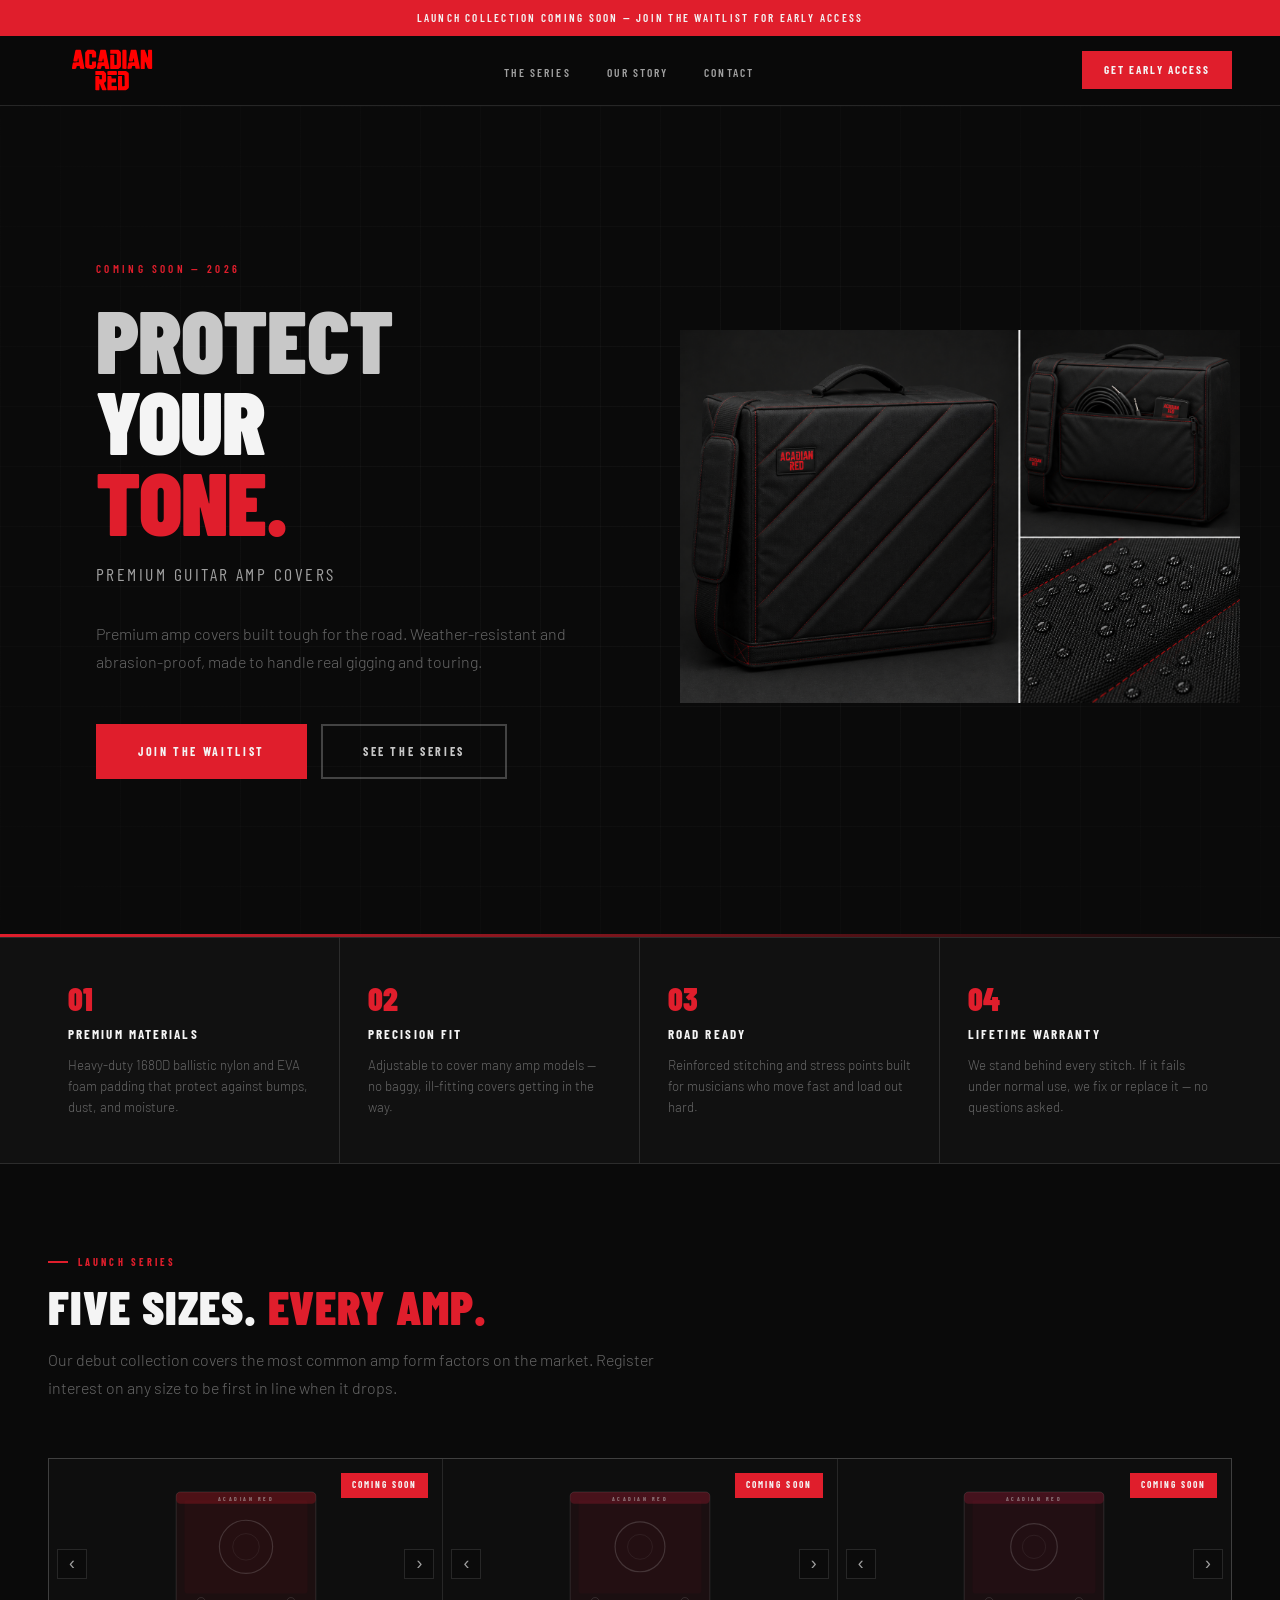
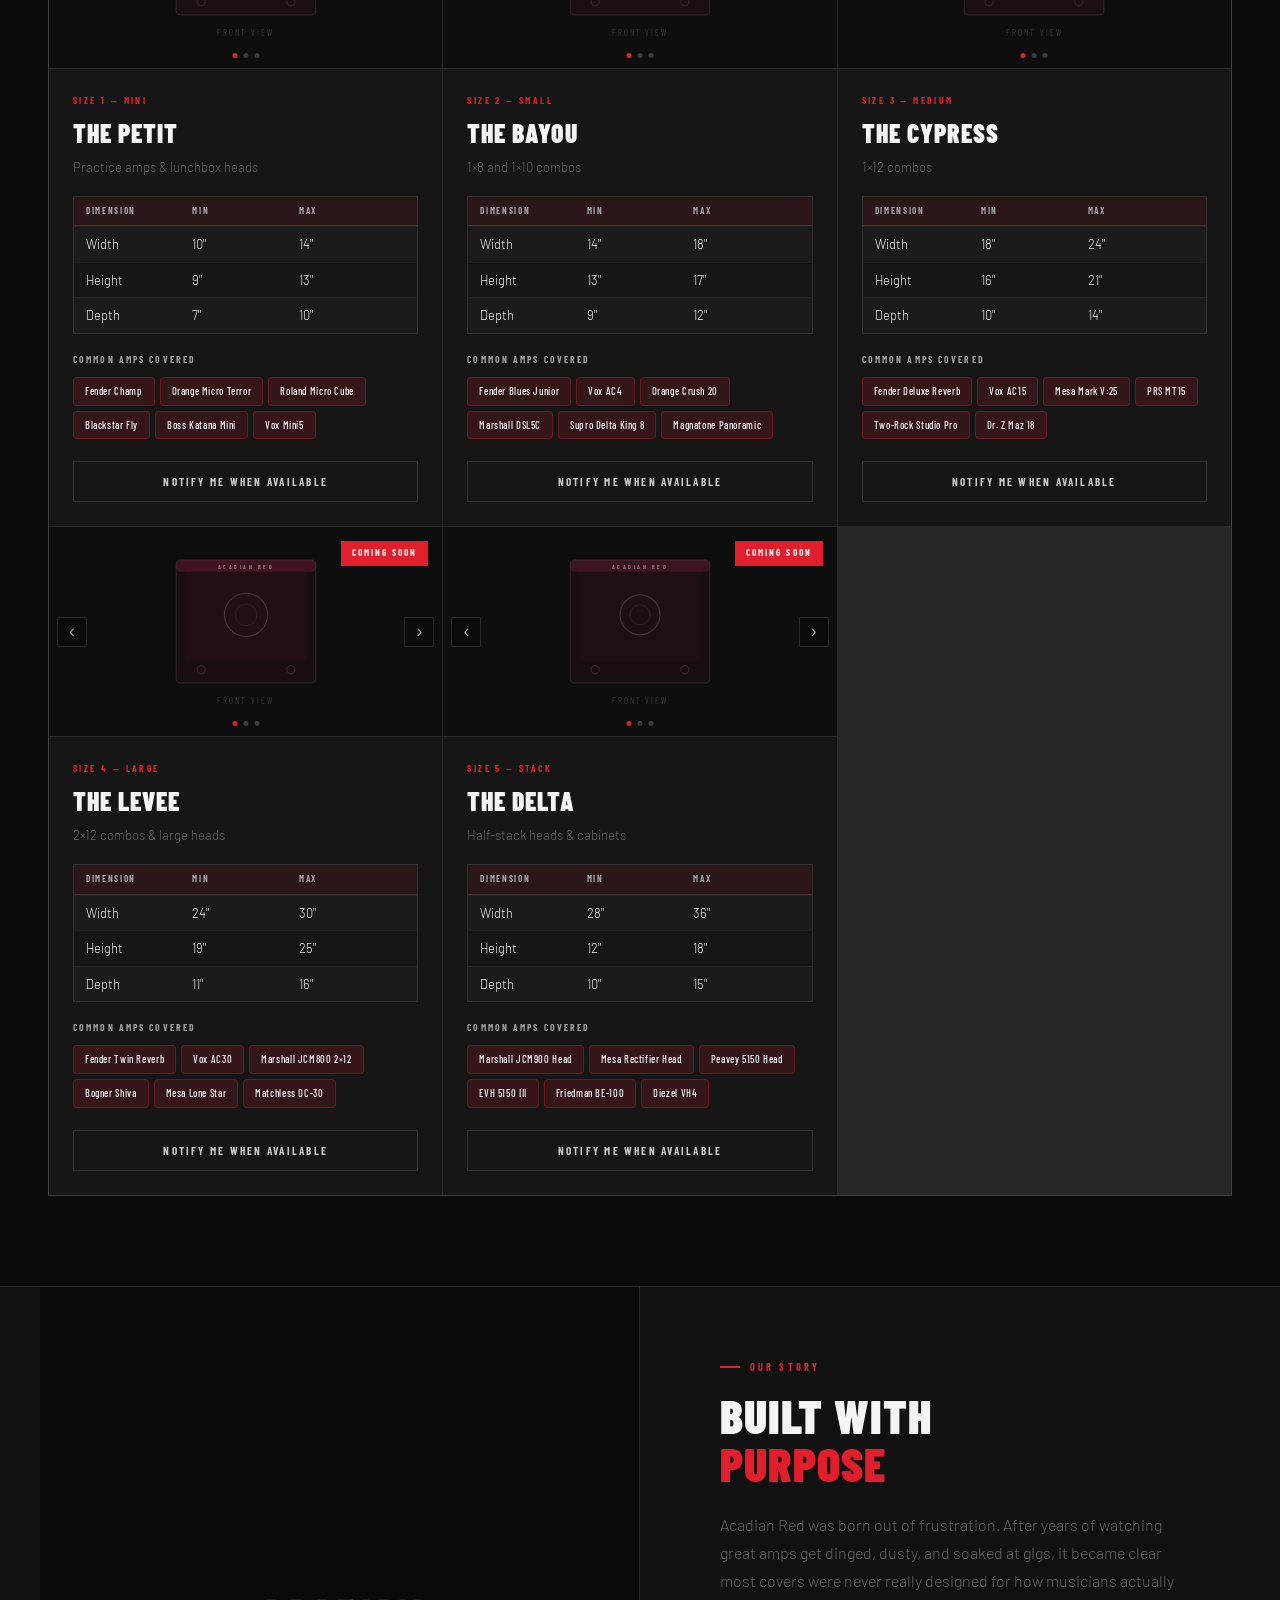
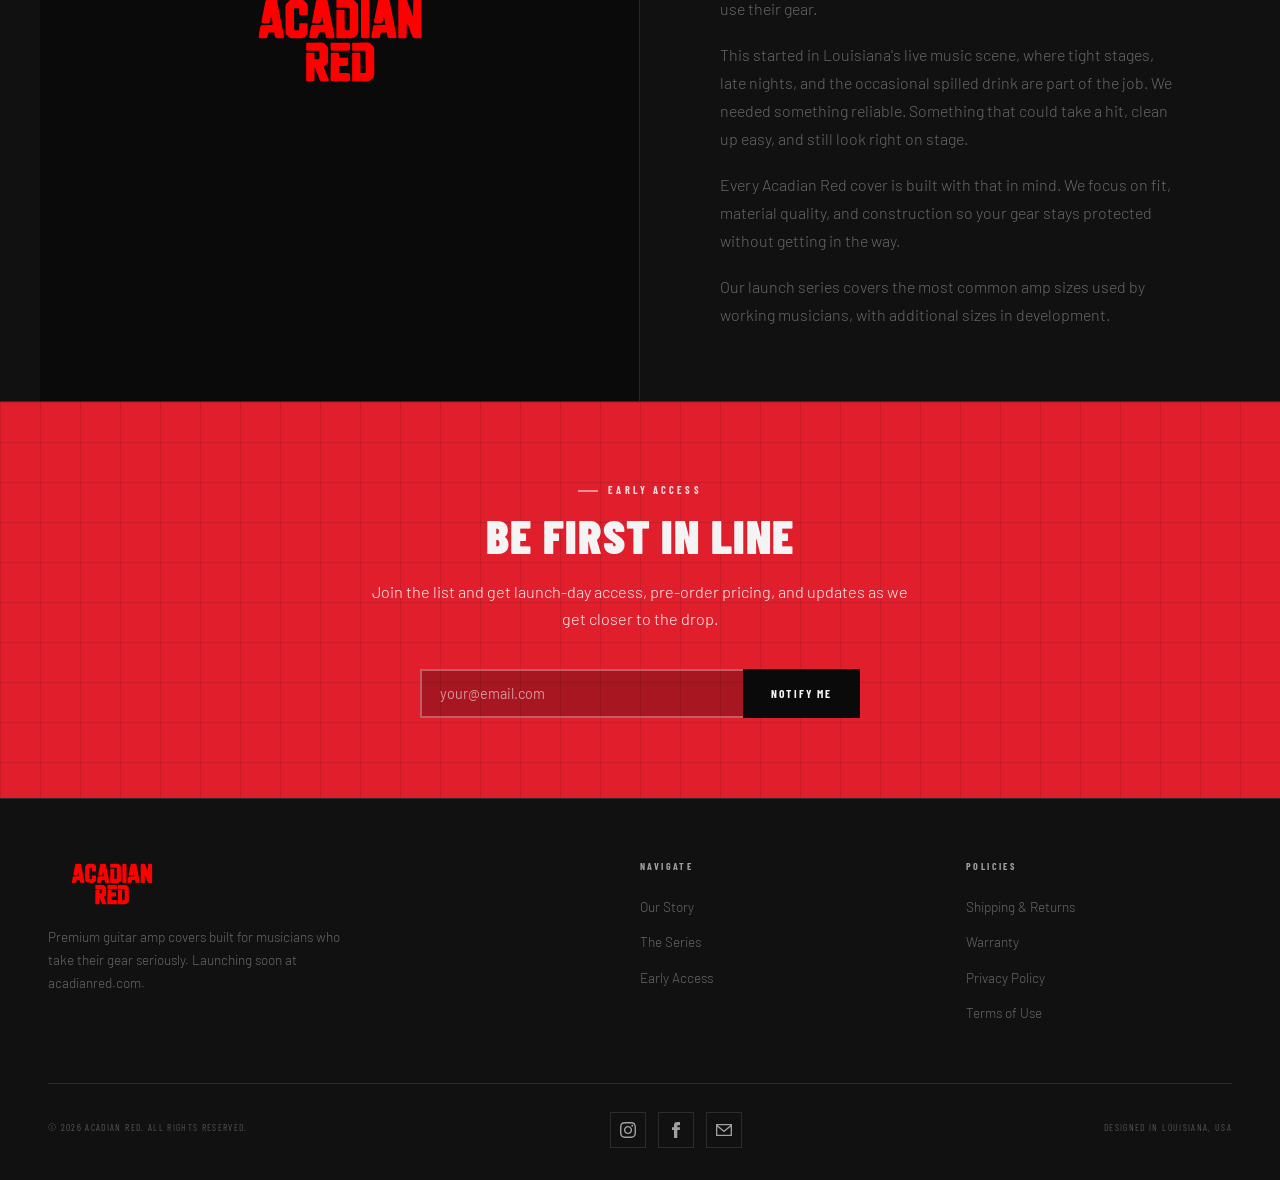
==== index.html @ 60bbfffd "Update email form to use external subscription service" ====
<!DOCTYPE html>
<html lang="en">
<head>
  <meta charset="UTF-8" />
  <meta name="viewport" content="width=device-width, initial-scale=1.0" />
  <title>Acadian Red | Premium Guitar Amp Covers</title>
  <meta name="description" content="Acadian Red — Handcrafted premium guitar amp covers built to protect your tone. Coming soon." />

  <link rel="preconnect" href="https://fonts.googleapis.com" />
  <link rel="preconnect" href="https://fonts.gstatic.com" crossorigin />
  <link href="https://fonts.googleapis.com/css2?family=Barlow+Condensed:wght@300;400;500;600;700;800;900&family=Barlow:wght@300;400;500;600&display=swap" rel="stylesheet" />

  <link rel="stylesheet" href="styles.css" />
</head>
<body>

  <!-- ── ANNOUNCE BAR ───────────────────────────── -->
  <div class="announce">Launch Collection Coming Soon — Join the Waitlist for Early Access</div>

  <!-- ── NAV ───────────────────────────────────── -->
  <nav>
    <a href="#" class="nav-logo">
      <img src="assets/acadianred_redlogo.svg" alt="Acadian Red" class="logo-mark" />
    </a>

    <!-- Desktop links -->
    <ul class="nav-links">
      <li><a href="#products">The Series</a></li>
      <li><a href="#story">Our Story</a></li>
      <li><a href="#notify">Contact</a></li>
    </ul>

    <!-- Desktop CTA -->
    <a href="#notify" class="nav-cta">Get Early Access</a>

    <!-- Hamburger (mobile only) -->
    <button class="nav-hamburger" id="hamburger" aria-label="Open menu" onclick="toggleMenu()">
      <span></span>
      <span></span>
      <span></span>
    </button>
  </nav>

  <!-- Mobile drawer -->
  <div class="mobile-menu" id="mobile-menu">
    <a href="#products" onclick="closeMenu()">The Series</a>
    <a href="#story"    onclick="closeMenu()">Our Story</a>
    <a href="#notify"   onclick="closeMenu()">Contact</a>
    <a href="#notify"   onclick="closeMenu()" class="mobile-cta">Get Early Access</a>
  </div>

  <!-- ── HERO ──────────────────────────────────── -->
  <section class="hero">

    <!-- Left: text -->
    <div class="hero-content">
      <div class="hero-eyebrow">Coming Soon — 2026</div>
      <h1 class="hero-title">
        <span class="silver">PROTECT</span><br>
        YOUR<br>
        <span class="accent">TONE.</span>
      </h1>
      <p class="hero-sub">Premium Guitar Amp Covers</p>
      <p class="hero-desc">Premium amp covers built tough for the road. Weather-resistant and abrasion-proof, made to handle real gigging and touring.</p>
      <div class="hero-actions">
        <a href="#notify"   class="btn-primary">Join the Waitlist</a>
        <a href="#products" class="btn-ghost">See the Series</a>
      </div>
    </div>

    <!-- Right: product render -->
    <div class="hero-visual">
      <div class="hero-render">
        <img src="assets/acadianred_render.png" alt="Acadian Red amp cover" />
      </div>
    </div>

  </section>

  <div class="red-divider"></div>

  <!-- ── FEATURES STRIP ────────────────────────── -->
  <div class="features-strip">
    <div class="features-inner">
      <div class="feature-item">
        <div class="feature-num">01</div>
        <div class="feature-title">Premium Materials</div>
        <p class="feature-desc">Heavy-duty 1680D ballistic nylon and EVA foam padding that protect against bumps, dust, and moisture.</p>
      </div>
      <div class="feature-item">
        <div class="feature-num">02</div>
        <div class="feature-title">Precision Fit</div>
        <p class="feature-desc">Adjustable to cover many amp models — no baggy, ill-fitting covers getting in the way.</p>
      </div>
      <div class="feature-item">
        <div class="feature-num">03</div>
        <div class="feature-title">Road Ready</div>
        <p class="feature-desc">Reinforced stitching and stress points built for musicians who move fast and load out hard.</p>
      </div>
      <div class="feature-item">
        <div class="feature-num">04</div>
        <div class="feature-title">Lifetime Warranty</div>
        <p class="feature-desc">We stand behind every stitch. If it fails under normal use, we fix or replace it — no questions asked.</p>
      </div>
    </div>
  </div>

  <!-- ── PRODUCTS ───────────────────────────────── -->
  <section class="products-section" id="products">
    <div class="products-header fade-up">
      <div class="section-label">Launch Series</div>
      <h2 class="section-title">Five Sizes. <span class="accent">Every Amp.</span></h2>
      <p class="section-body">Our debut collection covers the most common amp form factors on the market. Register interest on any size to be first in line when it drops.</p>
    </div>
    <div class="products-grid" id="products-grid"></div>
  </section>

  <!-- ── OUR STORY ──────────────────────────────── -->
  <div class="story-wrap" id="story">
    <div class="story-section">
      <div class="story-visual">
        <div class="story-logo">
          <img src="assets/acadianred_redlogo.svg" alt="Acadian Red" width="260" />
        </div>
      </div>
      <div class="story-content fade-up">
        <div class="section-label">Our Story</div>
        <h2 class="section-title">Built With<br><span class="accent">Purpose</span></h2>
        <p class="section-body" style="margin-bottom:18px;">Acadian Red was born out of frustration. After years of watching great amps get dinged, dusty, and soaked at gigs, it became clear most covers were never really designed for how musicians actually use their gear.</p>
        <p class="section-body" style="margin-bottom:18px;">This started in Louisiana's live music scene, where tight stages, late nights, and the occasional spilled drink are part of the job. We needed something reliable. Something that could take a hit, clean up easy, and still look right on stage.</p>
        <p class="section-body" style="margin-bottom:18px;">Every Acadian Red cover is built with that in mind. We focus on fit, material quality, and construction so your gear stays protected without getting in the way.</p>
        <p class="section-body">Our launch series covers the most common amp sizes used by working musicians, with additional sizes in development.</p>
      </div>
    </div>
  </div>

  <!-- ── EMAIL CAPTURE ──────────────────────────── -->
  <section class="email-section" id="notify">
    <div class="email-inner">
      <div class="section-label">Early Access</div>
      <h2 class="section-title">Be First In Line</h2>
      <p class="section-body">Join the list and get launch-day access, pre-order pricing, and updates as we get closer to the drop.</p>
      <form
  class="email-form"
  action="https://buttondown.com/api/emails/embed-subscribe/acadianred"
  method="post"
  target="popupwindow"
  onsubmit="window.open('https://buttondown.com/acadianred', 'popupwindow')"
>
  <input
    class="email-input"
    type="email"
    name="email"
    placeholder="your@email.com"
    required
  />

  <button class="email-submit" type="submit">
    Notify Me
  </button>
</form>
      <div id="email-success" style="display:none;margin-top:20px;">
        <p style="color:rgba(255,255,255,0.85);font-family:var(--font-head);font-size:0.78rem;letter-spacing:0.18em;text-transform:uppercase;">✓ &nbsp; You're on the list — we'll be in touch.</p>
      </div>
    </div>
  </section>

  <!-- ── FOOTER ─────────────────────────────────── -->
  <footer>
    <div class="footer-top">
      <div class="footer-brand">
        <a href="#" class="nav-logo">
          <img src="assets/acadianred_redlogo.svg" alt="Acadian Red" class="logo-mark" />
        </a>
        <p>Premium guitar amp covers built for musicians who take their gear seriously. Launching soon at acadianred.com.</p>
      </div>
      <div>
        <div class="footer-col-title">Navigate</div>
        <ul class="footer-links">
          <li><a href="#story">Our Story</a></li>
          <li><a href="#products">The Series</a></li>
          <li><a href="#notify">Early Access</a></li>
        </ul>
      </div>
      <div>
        <div class="footer-col-title">Policies</div>
        <ul class="footer-links">
          <li><a href="#">Shipping &amp; Returns</a></li>
          <li><a href="#">Warranty</a></li>
          <li><a href="#">Privacy Policy</a></li>
          <li><a href="#">Terms of Use</a></li>
        </ul>
      </div>
    </div>
    <div class="footer-bottom">
      <p>© 2026 Acadian Red. All rights reserved.</p>

       <!-- Social Links Start -->
     <div class="social-links">
    <!-- Instagram -->
    <a href="#" class="social-link" aria-label="Instagram">
      <svg viewBox="0 0 24 24">
        <path d="M12 2.163c3.204 0 3.584.012 4.85.07 3.252.148 4.771 1.691 4.919 4.919.058 1.265.069 1.645.069 4.849 0 3.205-.012 3.584-.069 4.849-.149 3.225-1.664 4.771-4.919 4.919-1.266.058-1.644.07-4.85.07-3.204 0-3.584-.012-4.849-.07-3.26-.149-4.771-1.699-4.919-4.92-.058-1.265-.07-1.644-.07-4.849 0-3.204.013-3.583.07-4.849.149-3.227 1.664-4.771 4.919-4.919 1.266-.057 1.645-.069 4.849-.069zm0-2.163c-3.259 0-3.667.014-4.947.072-4.358.2-6.78 2.618-6.98 6.98-.059 1.281-.073 1.689-.073 4.948 0 3.259.014 3.668.072 4.948.2 4.358 2.618 6.78 6.98 6.98 1.281.058 1.689.072 4.948.072 3.259 0 3.668-.014 4.948-.072 4.354-.2 6.782-2.618 6.979-6.98.059-1.28.073-1.689.073-4.948 0-3.259-.014-3.667-.072-4.947-.196-4.354-2.617-6.78-6.979-6.98-1.281-.059-1.69-.073-4.949-.073zm0 5.838c-3.403 0-6.162 2.759-6.162 6.162s2.759 6.163 6.162 6.163 6.162-2.759 6.162-6.163c0-3.403-2.759-6.162-6.162-6.162zm0 10.162c-2.209 0-4-1.79-4-4 0-2.209 1.791-4 4-4s4 1.791 4 4c0 2.21-1.791 4-4 4zm6.406-11.845c-.796 0-1.441.645-1.441 1.44s.645 1.44 1.441 1.44c.795 0 1.439-.645 1.439-1.44s-.644-1.44-1.439-1.44z"/>
      </svg>
    </a>

    <!-- Facebook -->
    <a href="#" class="social-link" aria-label="Facebook">
      <svg viewBox="0 0 24 24">
        <path d="M9 8h-3v4h3v12h5v-12h3.642l.358-4h-4v-1.667c0-.955.192-1.333 1.115-1.333h2.885v-5h-3.808c-3.596 0-5.192 1.583-5.192 4.615v3.385z"/>
      </svg>
    </a>

    <!-- Email -->
    <a href="mailto:contact@yourwebsite.com" class="social-link" aria-label="Email">
      <svg viewBox="0 0 24 24">
        <path d="M0 3v18h24v-18h-24zm21.518 2l-9.518 7.713-9.518-7.713h19.036zm-19.518 14v-11.817l10 8.104 10-8.104v11.817h-20z"/>
      </svg>
    </a>
  </div>
      <!-- Social Links End -->
      
      <p>Designed in Louisiana, USA</p>
    </div>
  </footer>

  <!-- ── NOTIFY MODAL ───────────────────────────── -->
  <div class="modal-overlay" id="modal" onclick="closeModal(event)">
    <div class="modal">
      <button class="modal-close" onclick="closeModalDirect()">×</button>
      <div class="modal-product-name" id="modal-product-name"></div>
      <div class="modal-title">Notify Me</div>
      <div class="modal-sub" id="modal-sub"></div>
      <div class="modal-form" id="modal-form-wrap">
        <input class="modal-input" type="text" placeholder="Your name" id="modal-name" />
        <input class="modal-input" type="email" placeholder="your@email.com" required id="modal-email" />
        <button class="modal-submit" onclick="handleModalSubmit()">Join the Waitlist</button>
      </div>
      <div class="modal-success" id="modal-success">
        <div class="check">✓</div>
        <p>You're on the list for the <strong id="success-product-name"></strong>.<br/>We'll reach out as soon as pre-orders open.</p>
      </div>
    </div>
  </div>

  <!-- ── SCRIPTS ────────────────────────────────── -->
  <script>
    /* ── HAMBURGER ──────────────────────────────── */
    function toggleMenu() {
      const btn  = document.getElementById('hamburger');
      const menu = document.getElementById('mobile-menu');
      btn.classList.toggle('open');
      menu.classList.toggle('open');
    }
    function closeMenu() {
      document.getElementById('hamburger').classList.remove('open');
      document.getElementById('mobile-menu').classList.remove('open');
    }

    /* ── PRODUCT DATA ───────────────────────────── */
    const products = [
      { id:'mini',   sizeBadge:'Size 1 — Mini',   name:'THE PETIT',   tagline:'Practice amps & lunchbox heads',
        chart:[{dim:'Width',min:'10"',max:'14"'},{dim:'Height',min:'9"',max:'13"'},{dim:'Depth',min:'7"',max:'10"'}],
        fits:['Fender Champ','Orange Micro Terror','Roland Micro Cube','Blackstar Fly','Boss Katana Mini','Vox Mini5'] },
      { id:'small',  sizeBadge:'Size 2 — Small',  name:'THE BAYOU',   tagline:'1×8 and 1×10 combos',
        chart:[{dim:'Width',min:'14"',max:'18"'},{dim:'Height',min:'13"',max:'17"'},{dim:'Depth',min:'9"',max:'12"'}],
        fits:['Fender Blues Junior','Vox AC4','Orange Crush 20','Marshall DSL5C','Supro Delta King 8','Magnatone Panoramic'] },
      { id:'medium', sizeBadge:'Size 3 — Medium', name:'THE CYPRESS', tagline:'1×12 combos',
        chart:[{dim:'Width',min:'18"',max:'24"'},{dim:'Height',min:'16"',max:'21"'},{dim:'Depth',min:'10"',max:'14"'}],
        fits:['Fender Deluxe Reverb','Vox AC15','Mesa Mark V:25','PRS MT15','Two-Rock Studio Pro','Dr. Z Maz 18'] },
      { id:'large',  sizeBadge:'Size 4 — Large',  name:'THE LEVEE',   tagline:'2×12 combos & large heads',
        chart:[{dim:'Width',min:'24"',max:'30"'},{dim:'Height',min:'19"',max:'25"'},{dim:'Depth',min:'11"',max:'16"'}],
        fits:['Fender Twin Reverb','Vox AC30','Marshall JCM800 2×12','Bogner Shiva','Mesa Lone Star','Matchless DC-30'] },
      { id:'stack',  sizeBadge:'Size 5 — Stack',  name:'THE DELTA',   tagline:'Half-stack heads & cabinets',
        chart:[{dim:'Width',min:'28"',max:'36"'},{dim:'Height',min:'12"',max:'18"'},{dim:'Depth',min:'10"',max:'15"'}],
        fits:['Marshall JCM900 Head','Mesa Rectifier Head','Peavey 5150 Head','EVH 5150 III','Friedman BE-100','Diezel VH4'] },
    ];

    /* ── SVG PLACEHOLDERS ───────────────────────── */
    function makeSlide(viewIdx, pi) {
      const labels = ['FRONT','SIDE','TOP'];
      const r = `hsl(${355 - pi*4},${76 - pi*3}%,${42 - pi*2}%)`;
      const svgs = [
        `<svg viewBox="0 0 180 160" width="150" height="133" fill="none" xmlns="http://www.w3.org/2000/svg">
          <rect x="6" y="6" width="168" height="148" rx="5" fill="${r}" fill-opacity=".08" stroke="rgba(200,200,200,.18)" stroke-width="1"/>
          <rect x="16" y="16" width="148" height="112" rx="3" fill="${r}" fill-opacity=".05"/>
          <circle cx="90" cy="72" r="${32-pi*2}" fill="none" stroke="rgba(200,200,200,.2)" stroke-width="1.4"/>
          <circle cx="90" cy="72" r="${16-pi}" fill="none" stroke="rgba(200,200,200,.12)" stroke-width=".8"/>
          <circle cx="36" cy="138" r="5" fill="none" stroke="rgba(200,200,200,.2)" stroke-width=".9"/>
          <circle cx="144" cy="138" r="5" fill="none" stroke="rgba(200,200,200,.2)" stroke-width=".9"/>
          <rect x="6" y="6" width="168" height="14" rx="5" fill="${r}" fill-opacity=".3"/>
          <text x="90" y="17" font-family="'Barlow Condensed',sans-serif" font-size="7" fill="rgba(200,200,200,.55)" text-anchor="middle" font-weight="700" letter-spacing="3">ACADIAN RED</text>
        </svg>`,
        `<svg viewBox="0 0 110 160" width="92" height="133" fill="none" xmlns="http://www.w3.org/2000/svg">
          <rect x="6" y="6" width="98" height="148" rx="5" fill="${r}" fill-opacity=".08" stroke="rgba(200,200,200,.18)" stroke-width="1"/>
          <rect x="16" y="20" width="78" height="108" rx="3" fill="${r}" fill-opacity=".05" stroke="rgba(200,200,200,.08)" stroke-width=".5"/>
          <line x1="16" y1="60" x2="94" y2="60" stroke="rgba(200,200,200,.1)" stroke-width=".5"/>
          <line x1="16" y1="100" x2="94" y2="100" stroke="rgba(200,200,200,.1)" stroke-width=".5"/>
          <rect x="6" y="6" width="98" height="14" rx="5" fill="${r}" fill-opacity=".3"/>
          <text x="55" y="85" font-family="'Barlow Condensed',sans-serif" font-size="8" fill="rgba(200,200,200,.3)" text-anchor="middle" font-weight="700" letter-spacing="2">SIDE</text>
        </svg>`,
        `<svg viewBox="0 0 180 110" width="150" height="92" fill="none" xmlns="http://www.w3.org/2000/svg">
          <rect x="6" y="6" width="168" height="98" rx="5" fill="${r}" fill-opacity=".08" stroke="rgba(200,200,200,.18)" stroke-width="1"/>
          <rect x="16" y="16" width="148" height="78" rx="3" fill="${r}" fill-opacity=".05"/>
          <line x1="90" y1="16" x2="90" y2="94" stroke="rgba(200,200,200,.08)" stroke-width=".5"/>
          <line x1="16" y1="55" x2="164" y2="55" stroke="rgba(200,200,200,.08)" stroke-width=".5"/>
          <text x="90" y="59" font-family="'Barlow Condensed',sans-serif" font-size="8" fill="rgba(200,200,200,.3)" text-anchor="middle" font-weight="700" letter-spacing="2">TOP</text>
        </svg>`
      ];
      return `<div style="display:flex;align-items:center;justify-content:center;height:100%;flex-direction:column;gap:6px;">${svgs[viewIdx]}<span style="font-family:'Barlow Condensed',sans-serif;font-size:0.55rem;letter-spacing:0.22em;text-transform:uppercase;color:rgba(200,200,200,.28);">${labels[viewIdx]} VIEW</span></div>`;
    }

    /* ── RENDER CARDS ───────────────────────────── */
    function renderCards() {
      const grid = document.getElementById('products-grid');
      products.forEach((p, pi) => {
        const card = document.createElement('div');
        card.className = 'product-card fade-up';
        card.style.transitionDelay = `${pi * 0.08}s`;
        const slidesHTML = [0,1,2].map(i=>`<div class="carousel-slide ${i===0?'active':''}">${makeSlide(i,pi)}</div>`).join('');
        const dotsHTML   = [0,1,2].map(i=>`<button class="carousel-dot ${i===0?'active':''}" onclick="goSlide('${p.id}',${i})"></button>`).join('');
        const chartHTML  = p.chart.map(r=>`<div class="size-chart-row"><span>${r.dim}</span><span>${r.min}</span><span>${r.max}</span></div>`).join('');
        const fitsHTML   = p.fits.map(f=>`<span class="fits-tag">${f}</span>`).join('');
        card.innerHTML = `
          <div class="card-status">Coming Soon</div>
          <div class="carousel" id="carousel-${p.id}">
            ${slidesHTML}
            <button class="carousel-arrow prev" onclick="shiftSlide('${p.id}',-1)">&#8249;</button>
            <button class="carousel-arrow next" onclick="shiftSlide('${p.id}',1)">&#8250;</button>
            <div class="carousel-controls">${dotsHTML}</div>
          </div>
          <div class="card-body">
            <div class="card-size-badge">${p.sizeBadge}</div>
            <div class="card-name">${p.name}</div>
            <div class="card-tagline">${p.tagline}</div>
            <div class="size-chart">
              <div class="size-chart-head"><span>Dimension</span><span>Min</span><span>Max</span></div>
              ${chartHTML}
            </div>
            <div class="fits-label">Common Amps Covered</div>
            <div class="fits-list">${fitsHTML}</div>
            <button class="card-notify" onclick="openModal('${p.id}','${p.name}','${p.sizeBadge}')">Notify Me When Available</button>
          </div>`;
        grid.appendChild(card);
      });
    }

    /* ── CAROUSEL ───────────────────────────────── */
    const slideState = {};
    products.forEach(p => slideState[p.id] = 0);

    function goSlide(id, idx) {
      const c = document.getElementById(`carousel-${id}`);
      c.querySelectorAll('.carousel-slide')[slideState[id]].classList.remove('active');
      c.querySelectorAll('.carousel-dot')[slideState[id]].classList.remove('active');
      slideState[id] = idx;
      c.querySelectorAll('.carousel-slide')[idx].classList.add('active');
      c.querySelectorAll('.carousel-dot')[idx].classList.add('active');
    }

    function shiftSlide(id, dir) { goSlide(id, (slideState[id]+dir+3)%3); }

    /* ── MODAL ──────────────────────────────────── */
    let currentProduct = '';

    function openModal(id, name, badge) {
      currentProduct = name;
      document.getElementById('modal-product-name').textContent = badge;
      document.getElementById('modal-sub').textContent = `Be the first to know when ${name} is available for pre-order.`;
      document.getElementById('modal-form-wrap').style.display = 'flex';
      document.getElementById('modal-success').style.display = 'none';
      document.getElementById('modal').classList.add('open');
    }

    function closeModal(e) {
      if (e.target.id === 'modal') document.getElementById('modal').classList.remove('open');
    }

    function closeModalDirect() { document.getElementById('modal').classList.remove('open'); }

    function handleModalSubmit() {
      if (!document.getElementById('modal-email').value) return;
      document.getElementById('modal-form-wrap').style.display = 'none';
      document.getElementById('success-product-name').textContent = currentProduct;
      document.getElementById('modal-success').style.display = 'block';
    }

    /* ── EMAIL ──────────────────────────────────── */
    function handleEmailSubmit(e) {
      e.preventDefault();
      document.getElementById('email-success').style.display = 'block';
      document.querySelector('.email-form').style.display = 'none';
    }

    /* ── SCROLL ANIMATIONS ──────────────────────── */
    const obs = new IntersectionObserver(entries => {
      entries.forEach(e => { if (e.isIntersecting) e.target.classList.add('visible'); });
    }, { threshold: 0.08 });

    /* ── INIT ───────────────────────────────────── */
    renderCards();
    document.querySelectorAll('.fade-up').forEach(el => obs.observe(el));
  </script>
</body>
</html>
---- styles.css ----
/* ── TOKENS ─────────────────────────────────────── */
:root {
  --red:        #E01E2C;
  --red-dark:   #B01520;
  --silver:     #C8C8C8;
  --silver-mid: #A0A0A0;
  --silver-line:rgba(200,200,200,0.15);
  --black:      #0A0A0A;
  --black-mid:  #111111;
  --black-card: #161616;
  --black-card2:#1E1E1E;
  --smoke:      #666666;
  --white:      #F4F4F4;
  --font-head: 'Barlow Condensed', sans-serif;
  --font-body: 'Barlow', sans-serif;
}

/* ── RESET ──────────────────────────────────────── */
*, *::before, *::after { box-sizing: border-box; margin: 0; padding: 0; }
html { scroll-behavior: smooth; }
body {
  background: var(--black);
  color: var(--white);
  font-family: var(--font-body);
  font-weight: 300;
  line-height: 1.6;
  overflow-x: hidden;
}

/* ── ANNOUNCE BAR ───────────────────────────────── */
.announce {
  background: var(--red);
  color: var(--white);
  font-family: var(--font-head);
  font-size: 0.7rem;
  font-weight: 600;
  letter-spacing: 0.2em;
  text-transform: uppercase;
  text-align: center;
  padding: 9px 20px;
  /* Fix: ensure it fills 100% width with no overflow */
  width: 100%;
  display: block;
}

/* ── NAV ────────────────────────────────────────── */
nav {
  position: sticky;
  top: 0;
  z-index: 100;
  background: rgba(10,10,10,0.97);
  backdrop-filter: blur(16px);
  border-bottom: 1px solid var(--silver-line);
  display: flex;
  align-items: center;
  justify-content: space-between;
  padding: 0 48px;
  height: 70px;
  /* Fix: prevent nav items from overflowing */
  width: 100%;
  overflow: hidden;
}

.nav-logo {
  display: flex;
  align-items: center;
  gap: 14px;
  text-decoration: none;
  flex-shrink: 0;
}

.logo-mark {
  height: 50px;
  width: auto;
  flex-shrink: 0;
  object-fit: contain;
}

.logo-text {
  font-family: var(--font-head);
  font-size: 1.1rem;
  font-weight: 800;
  letter-spacing: 0.18em;
  text-transform: uppercase;
  color: var(--white);
}

.logo-text span { color: var(--red); }

.nav-links {
  display: flex;
  gap: 36px;
  list-style: none;
}

.nav-links a {
  font-family: var(--font-head);
  font-size: 0.72rem;
  font-weight: 600;
  letter-spacing: 0.18em;
  text-transform: uppercase;
  color: var(--silver-mid);
  text-decoration: none;
  transition: color 0.2s;
}

.nav-links a:hover { color: var(--white); }

.nav-cta {
  font-family: var(--font-head);
  font-size: 0.7rem;
  font-weight: 700;
  letter-spacing: 0.18em;
  text-transform: uppercase;
  color: var(--white);
  background: var(--red);
  padding: 10px 22px;
  text-decoration: none;
  transition: background 0.2s;
  flex-shrink: 0;
  white-space: nowrap;
}

.nav-cta:hover { background: var(--red-dark); }

/* Hamburger — hidden on desktop */
.nav-hamburger {
  display: none;
  flex-direction: column;
  justify-content: center;
  gap: 5px;
  background: none;
  border: none;
  cursor: pointer;
  padding: 6px;
  z-index: 110;
}

.nav-hamburger span {
  display: block;
  width: 24px;
  height: 2px;
  background: var(--white);
  transition: all 0.25s;
  transform-origin: center;
}

/* Hamburger → X when open */
.nav-hamburger.open span:nth-child(1) { transform: translateY(7px) rotate(45deg); }
.nav-hamburger.open span:nth-child(2) { opacity: 0; }
.nav-hamburger.open span:nth-child(3) { transform: translateY(-7px) rotate(-45deg); }

/* Mobile drawer */
.mobile-menu {
  display: none;
  position: fixed;
  top: 70px;
  left: 0;
  right: 0;
  background: rgba(10,10,10,0.98);
  border-bottom: 1px solid var(--silver-line);
  padding: 24px 28px;
  z-index: 99;
  flex-direction: column;
  gap: 0;
}

.mobile-menu.open { display: flex; }

.mobile-menu a {
  font-family: var(--font-head);
  font-size: 1.1rem;
  font-weight: 600;
  letter-spacing: 0.16em;
  text-transform: uppercase;
  color: var(--silver-mid);
  text-decoration: none;
  padding: 14px 0;
  border-bottom: 1px solid var(--silver-line);
  transition: color 0.2s;
}

.mobile-menu a:last-child { border-bottom: none; }
.mobile-menu a:hover { color: var(--white); }
.mobile-menu .mobile-cta {
  margin-top: 16px;
  background: var(--red);
  color: var(--white);
  text-align: center;
  padding: 14px;
  border-bottom: none;
}

/* ── HERO ───────────────────────────────────────── */
.hero {
  position: relative;
  min-height: 92vh;
  display: grid;
  grid-template-columns: 1fr 1fr;
  align-items: center;
  overflow: hidden;
  background: var(--black);
}

.hero::before {
  content: '';
  position: absolute;
  inset: 0;
  background-image:
    linear-gradient(rgba(200,200,200,0.04) 1px, transparent 1px),
    linear-gradient(90deg, rgba(200,200,200,0.04) 1px, transparent 1px);
  background-size: 60px 60px;
  mask-image: radial-gradient(ellipse 80% 80% at 50% 50%, black 30%, transparent 100%);
  pointer-events: none;
}

.hero-content {
  position: relative;
  z-index: 2;
  padding: 80px 60px 80px 96px;
}

.hero-eyebrow {
  font-family: var(--font-head);
  font-size: 0.7rem;
  font-weight: 600;
  letter-spacing: 0.3em;
  text-transform: uppercase;
  color: var(--red);
  margin-bottom: 20px;
  display: flex;
  align-items: center;
  gap: 12px;
}

.hero-title {
  font-family: var(--font-head);
  font-size: clamp(3.8rem, 7vw, 7rem);
  font-weight: 900;
  line-height: 0.9;
  letter-spacing: -0.01em;
  text-transform: uppercase;
  color: var(--white);
  margin-bottom: 20px;
}

.hero-title .accent { color: var(--red); }
.hero-title .silver { color: var(--silver); }

.hero-sub {
  font-family: var(--font-head);
  font-size: 1.1rem;
  font-weight: 400;
  letter-spacing: 0.14em;
  text-transform: uppercase;
  color: var(--silver-mid);
  margin-bottom: 32px;
}

.hero-desc {
  font-size: 1rem;
  color: var(--smoke);
  max-width: 500px;
  margin-bottom: 48px;
  line-height: 1.75;
}

.hero-actions {
  display: flex;
  gap: 14px;
  flex-wrap: wrap;
}

.hero-visual {
  position: relative;
  z-index: 2;
  display: flex;
  justify-content: center;
  align-items: center;
  padding: 40px;
}

.hero-render img {
  width: 100%;
  max-width: 560px;
}

/* ── BUTTONS ────────────────────────────────────── */
.btn-primary, .btn-ghost {
  font-family: var(--font-head);
  font-size: 0.75rem;
  font-weight: 700;
  letter-spacing: 0.22em;
  text-transform: uppercase;
  padding: 16px 40px;
  border: 2px solid;
  cursor: pointer;
  text-decoration: none;
  transition: all 0.2s;
  display: inline-block;
  text-align: center;
}

.btn-primary {
  background: var(--red);
  color: var(--white);
  border-color: var(--red);
}
.btn-primary:hover { background: var(--red-dark); border-color: var(--red-dark); }

.btn-ghost {
  background: transparent;
  color: var(--silver);
  border-color: rgba(200,200,200,0.3);
}
.btn-ghost:hover { border-color: var(--silver); color: var(--white); }

/* ── DIVIDER ────────────────────────────────────── */
.red-divider {
  height: 3px;
  background: linear-gradient(to right, var(--red) 0%, transparent 100%);
}

/* ── FEATURES STRIP ─────────────────────────────── */
.features-strip {
  background: var(--black-mid);
  border-top: 1px solid var(--silver-line);
  border-bottom: 1px solid var(--silver-line);
}

.features-inner {
  max-width: 1200px;
  margin: 0 auto;
  display: grid;
  grid-template-columns: repeat(4, 1fr);
}

.feature-item {
  padding: 44px 28px;
  border-right: 1px solid var(--silver-line);
  display: flex;
  flex-direction: column;
  gap: 10px;
}

.feature-item:last-child { border-right: none; }

.feature-num {
  font-family: var(--font-head);
  font-size: 2rem;
  font-weight: 900;
  color: var(--red);
  line-height: 1;
}

.feature-title {
  font-family: var(--font-head);
  font-size: 0.82rem;
  font-weight: 700;
  letter-spacing: 0.16em;
  text-transform: uppercase;
  color: var(--white);
}

.feature-desc {
  font-size: 0.83rem;
  color: var(--smoke);
  line-height: 1.6;
}

/* ── SECTION SHARED ─────────────────────────────── */
.section-label {
  font-family: var(--font-head);
  font-size: 0.65rem;
  font-weight: 700;
  letter-spacing: 0.3em;
  text-transform: uppercase;
  color: var(--red);
  margin-bottom: 12px;
  display: flex;
  align-items: center;
  gap: 10px;
}

.section-label::before {
  content: '';
  display: block;
  width: 20px;
  height: 2px;
  background: var(--red);
  flex-shrink: 0;
}

.section-title {
  font-family: var(--font-head);
  font-size: clamp(2rem, 4vw, 3rem);
  font-weight: 900;
  line-height: 1.0;
  text-transform: uppercase;
  color: var(--white);
  margin-bottom: 16px;
  letter-spacing: 0.02em;
}

.section-title .accent { color: var(--red); }
.section-title .silver { color: var(--silver); }

.section-body {
  font-size: 1rem;
  color: var(--smoke);
  line-height: 1.75;
  max-width: 620px;
}

/* ── PRODUCTS ───────────────────────────────────── */
.products-section {
  background: var(--black);
  padding: 90px 48px;
}

.products-header {
  max-width: 1200px;
  margin: 0 auto 56px;
}

.products-grid {
  max-width: 1200px;
  margin: 0 auto;
  display: grid;
  grid-template-columns: repeat(auto-fit, minmax(320px, 1fr));
  gap: 1px;
  background: var(--silver-line);
  border: 1px solid var(--silver-line);
}

/* ── PRODUCT CARD ───────────────────────────────── */
.product-card {
  background: var(--black-card);
  position: relative;
  overflow: hidden;
  display: flex;
  flex-direction: column;
  transition: background 0.25s;
}

.product-card:hover { background: var(--black-card2); }

.card-status {
  position: absolute;
  top: 14px; right: 14px;
  font-family: var(--font-head);
  font-size: 0.58rem;
  font-weight: 700;
  letter-spacing: 0.22em;
  text-transform: uppercase;
  background: var(--red);
  color: var(--white);
  padding: 5px 11px;
  z-index: 3;
}

/* ── CAROUSEL ───────────────────────────────────── */
.carousel {
  position: relative;
  height: 210px;
  background: #0E0E0E;
  overflow: hidden;
  border-bottom: 1px solid var(--silver-line);
}

.carousel-slide {
  position: absolute;
  inset: 0;
  display: flex;
  align-items: center;
  justify-content: center;
  opacity: 0;
  transition: opacity 0.45s ease;
}

.carousel-slide.active { opacity: 1; }

.carousel-controls {
  position: absolute;
  bottom: 10px;
  left: 50%;
  transform: translateX(-50%);
  display: flex;
  gap: 6px;
  z-index: 2;
}

.carousel-dot {
  width: 5px; height: 5px;
  border-radius: 50%;
  background: rgba(200,200,200,0.25);
  border: none;
  cursor: pointer;
  padding: 0;
  transition: background 0.2s;
}

.carousel-dot.active { background: var(--red); }

.carousel-arrow {
  position: absolute;
  top: 50%;
  transform: translateY(-50%);
  background: rgba(10,10,10,0.8);
  border: 1px solid var(--silver-line);
  color: var(--silver-mid);
  width: 30px; height: 30px;
  font-size: 1.1rem;
  cursor: pointer;
  display: flex;
  align-items: center;
  justify-content: center;
  transition: all 0.2s;
  z-index: 2;
}

.carousel-arrow:hover { background: var(--red); border-color: var(--red); color: var(--white); }
.carousel-arrow.prev { left: 8px; }
.carousel-arrow.next { right: 8px; }

/* ── CARD BODY ──────────────────────────────────── */
.card-body {
  padding: 24px;
  flex: 1;
  display: flex;
  flex-direction: column;
}

.card-size-badge {
  font-family: var(--font-head);
  font-size: 0.6rem;
  font-weight: 700;
  letter-spacing: 0.25em;
  text-transform: uppercase;
  color: var(--red);
  margin-bottom: 4px;
}

.card-name {
  font-family: var(--font-head);
  font-size: 1.6rem;
  font-weight: 900;
  letter-spacing: 0.04em;
  text-transform: uppercase;
  color: var(--white);
  margin-bottom: 3px;
}

.card-tagline {
  font-size: 0.82rem;
  color: var(--smoke);
  margin-bottom: 18px;
}

/* ── SIZE CHART ─────────────────────────────────── */
.size-chart {
  border: 1px solid var(--silver-line);
  margin-bottom: 18px;
  overflow: hidden;
}

.size-chart-head {
  background: rgba(224,30,44,0.1);
  display: grid;
  grid-template-columns: 1fr 1fr 1fr;
  padding: 7px 12px;
  border-bottom: 1px solid var(--silver-line);
}

.size-chart-head span {
  font-family: var(--font-head);
  font-size: 0.58rem;
  font-weight: 700;
  letter-spacing: 0.18em;
  text-transform: uppercase;
  color: var(--silver-mid);
}

.size-chart-row {
  display: grid;
  grid-template-columns: 1fr 1fr 1fr;
  padding: 7px 12px;
  border-top: 1px solid rgba(200,200,200,0.05);
}

.size-chart-row span { font-size: 0.8rem; color: var(--white); }
.size-chart-row:nth-child(even) { background: rgba(255,255,255,0.02); }

/* ── FITS ───────────────────────────────────────── */
.fits-label {
  font-family: var(--font-head);
  font-size: 0.6rem;
  font-weight: 700;
  letter-spacing: 0.22em;
  text-transform: uppercase;
  color: var(--silver-mid);
  margin-bottom: 10px;
}

.fits-list {
  display: flex;
  flex-wrap: wrap;
  gap: 5px;
  margin-bottom: 22px;
  flex: 1;
}

.fits-tag {
  font-family: var(--font-head);
  font-size: 0.65rem;
  font-weight: 500;
  letter-spacing: 0.06em;
  color: var(--white);
  background: rgba(224, 30, 44, 0.15);
  border: 1px solid rgba(224, 30, 44, 0.3);
  padding: 5px 11px;
  border-radius: 4px;
}

.card-notify {
  width: 100%;
  font-family: var(--font-head);
  font-size: 0.7rem;
  font-weight: 700;
  letter-spacing: 0.2em;
  text-transform: uppercase;
  background: transparent;
  color: var(--silver);
  border: 1px solid var(--silver-line);
  padding: 13px;
  cursor: pointer;
  transition: all 0.22s;
  margin-top: auto;
}

.card-notify:hover { background: var(--red); border-color: var(--red); color: var(--white); }

/* ── STORY ──────────────────────────────────────── */
.story-wrap {
  background: var(--black-mid);
  border-top: 1px solid var(--silver-line);
  border-bottom: 1px solid var(--silver-line);
}

.story-section {
  max-width: 1200px;
  margin: 0 auto;
  display: grid;
  grid-template-columns: 1fr 1fr;
  align-items: stretch;
}

.story-visual {
  background: var(--black);
  border-right: 1px solid var(--silver-line);
  display: flex;
  align-items: center;
  justify-content: center;
  min-height: 400px;
  position: relative;
  overflow: hidden;
}

.story-bg-text {
  position: absolute;
  font-family: var(--font-head);
  font-size: 13rem;
  font-weight: 900;
  color: var(--silver);
  opacity: 0.04;
  line-height: 1;
  letter-spacing: -0.05em;
  pointer-events: none;
}

.story-logo {
  position: relative;
  z-index: 1;
}

.story-content {
  padding: 72px 60px 72px 80px;
}

.story-content .section-label { margin-bottom: 16px; }
.story-content .section-title { margin-bottom: 24px; }

/* ── EMAIL ──────────────────────────────────────── */
.email-section {
  background: var(--red);
  padding: 80px 48px;
  text-align: center;
  position: relative;
  overflow: hidden;
}

.email-section::before {
  content: '';
  position: absolute;
  inset: 0;
  background-image:
    linear-gradient(rgba(0,0,0,0.1) 1px, transparent 1px),
    linear-gradient(90deg, rgba(0,0,0,0.1) 1px, transparent 1px);
  background-size: 40px 40px;
}

.email-inner {
  position: relative;
  z-index: 1;
  max-width: 540px;
  margin: 0 auto;
}

.email-section .section-label { justify-content: center; color: rgba(255,255,255,0.85); }
.email-section .section-label::before { background: rgba(255,255,255,0.5); }
.email-section .section-title { color: var(--white); margin-bottom: 20px; }
.email-section .section-body {
  color: rgba(255,255,255,0.92);
  font-size: 1.02rem;
  line-height: 1.65;
  margin-bottom: 36px;
}

.email-form {
  display: flex;
  max-width: 440px;
  margin: 0 auto;
}

.email-input {
  flex: 1;
  background: rgba(0,0,0,0.25);
  border: 2px solid rgba(255,255,255,0.3);
  border-right: none;
  color: var(--white);
  font-family: var(--font-body);
  font-size: 0.9rem;
  padding: 14px 18px;
  outline: none;
}

.email-input::placeholder { color: rgba(255,255,255,0.55); }

.email-submit {
  font-family: var(--font-head);
  font-size: 0.72rem;
  font-weight: 700;
  letter-spacing: 0.18em;
  text-transform: uppercase;
  background: var(--black);
  color: var(--white);
  border: 2px solid var(--black);
  padding: 14px 26px;
  cursor: pointer;
  transition: all 0.2s;
  white-space: nowrap;
}

.email-submit:hover { background: #222; }

/* ── FOOTER ─────────────────────────────────────── */
footer {
  background: var(--black-mid);
  padding: 60px 48px 32px;
  border-top: 1px solid var(--silver-line);
}

.footer-top {
  display: grid;
  grid-template-columns: 2fr 1fr 1fr;
  gap: 60px;
  max-width: 1200px;
  margin: 0 auto 48px;
}

.footer-brand {
  display: flex;
  flex-direction: column;
  gap: 16px;
}

.footer-brand .nav-logo {
  display: inline-flex;
}

.footer-brand p {
  font-size: 0.85rem;
  color: var(--smoke);
  line-height: 1.7;
  max-width: 300px;
  /* Fix: left-align text under logo */
  text-align: left;
}

.footer-col-title {
  font-family: var(--font-head);
  font-size: 0.62rem;
  font-weight: 700;
  letter-spacing: 0.24em;
  text-transform: uppercase;
  color: var(--silver-mid);
  margin-bottom: 18px;
}

.footer-links { list-style: none; }
.footer-links li { margin-bottom: 10px; }
.footer-links a { font-size: 0.85rem; color: var(--smoke); text-decoration: none; transition: color 0.2s; }
.footer-links a:hover { color: var(--white); }

.footer-bottom {
  max-width: 1200px;
  margin: 0 auto;
  border-top: 1px solid var(--silver-line);
  padding-top: 24px;
  display: flex;
  justify-content: space-between;
  align-items: center;
}

.footer-bottom p {
  font-family: var(--font-head);
  font-size: 0.6rem;
  letter-spacing: 0.14em;
  text-transform: uppercase;
  color: var(--smoke);
}

/* ── MODAL ──────────────────────────────────────── */
.modal-overlay {
  display: none;
  position: fixed;
  inset: 0;
  background: rgba(0,0,0,0.88);
  z-index: 200;
  align-items: center;
  justify-content: center;
}

.modal-overlay.open { display: flex; }

.modal {
  background: var(--black-card2);
  border: 1px solid var(--silver-line);
  border-top: 3px solid var(--red);
  padding: 48px;
  max-width: 460px;
  width: 90%;
  position: relative;
}

.modal-close {
  position: absolute;
  top: 14px; right: 16px;
  background: none;
  border: none;
  color: var(--smoke);
  font-size: 1.5rem;
  cursor: pointer;
  line-height: 1;
}

.modal-close:hover { color: var(--white); }

.modal-product-name {
  font-family: var(--font-head);
  font-size: 0.62rem;
  font-weight: 700;
  letter-spacing: 0.24em;
  text-transform: uppercase;
  color: var(--red);
  margin-bottom: 6px;
}

.modal-title {
  font-family: var(--font-head);
  font-size: 1.8rem;
  font-weight: 900;
  letter-spacing: 0.04em;
  text-transform: uppercase;
  color: var(--white);
  margin-bottom: 6px;
}

.modal-sub {
  font-size: 0.88rem;
  color: var(--smoke);
  margin-bottom: 28px;
  line-height: 1.6;
}

.modal-form { display: flex; flex-direction: column; gap: 10px; }

.modal-input {
  background: rgba(255,255,255,0.04);
  border: 1px solid var(--silver-line);
  color: var(--white);
  font-family: var(--font-body);
  font-size: 0.9rem;
  padding: 13px 16px;
  outline: none;
  transition: border-color 0.2s;
}

.modal-input:focus { border-color: rgba(200,200,200,0.4); }
.modal-input::placeholder { color: var(--smoke); }

.modal-submit {
  font-family: var(--font-head);
  font-size: 0.72rem;
  font-weight: 700;
  letter-spacing: 0.2em;
  text-transform: uppercase;
  background: var(--red);
  color: var(--white);
  border: none;
  padding: 15px;
  cursor: pointer;
  transition: background 0.2s;
  margin-top: 4px;
}

.modal-submit:hover { background: var(--red-dark); }

.modal-success {
  display: none;
  text-align: center;
  padding: 24px 0;
}

.modal-success .check {
  font-family: var(--font-head);
  font-size: 3rem;
  font-weight: 900;
  color: var(--red);
  margin-bottom: 12px;
}

.modal-success p { color: var(--silver-mid); font-size: 0.9rem; line-height: 1.6; }

/* ── ANIMATIONS ─────────────────────────────────── */
.fade-up {
  opacity: 0;
  transform: translateY(28px);
  transition: opacity 0.65s ease, transform 0.65s ease;
}

.fade-up.visible { opacity: 1; transform: none; }


/* ═══════════════════════════════════════════════════
   RESPONSIVE — TABLET  ≤ 960px
   ═══════════════════════════════════════════════════ */
@media (max-width: 960px) {

  /* Nav */
  nav { padding: 0 20px; }
  .nav-links { display: none; }          /* hide desktop links */
  .nav-cta   { display: none; }          /* hide desktop CTA — replaced by mobile menu */
  .nav-hamburger { display: flex; }       /* show hamburger */

  /* Hero: stack vertically, image first on mobile */
  .hero {
    grid-template-columns: 1fr;
    grid-template-rows: auto auto;
    min-height: unset;
    padding: 0;
  }

  /* Render goes ABOVE the text on mobile */
  .hero-visual {
    order: -1;
    padding: 40px 24px 24px;
    justify-content: center;
  }

  .hero-render img {
    width: min(380px, 88vw);
  }

  .hero-content {
    padding: 16px 24px 60px;
    text-align: center;
  }

  /* Center logo/eyebrow on mobile */
  .hero-eyebrow { justify-content: center; }

  /* Buttons: equal width, stacked */
  .hero-actions {
    flex-direction: column;
    align-items: stretch;
    gap: 12px;
    width: 100%;
    max-width: 320px;
    margin: 0 auto;
  }

  .btn-primary,
  .btn-ghost {
    width: 100%;
    text-align: center;
    padding: 16px 20px;
  }

  /* Features */
  .features-inner { grid-template-columns: 1fr 1fr; }
  .feature-item { border-bottom: 1px solid var(--silver-line); }

  /* Products */
  .products-section { padding: 70px 20px; }

  /* Story */
  .story-section { grid-template-columns: 1fr; }
  .story-visual {
    min-height: 240px;
    border-right: none;
    border-bottom: 1px solid var(--silver-line);
  }
  .story-content { padding: 48px 28px; }

  /* Footer */
  .footer-top { grid-template-columns: 1fr; gap: 32px; }
  .footer-brand { align-items: flex-start; }
  footer { padding: 48px 24px 28px; }

  /* Email form */
  .email-form { flex-direction: column; max-width: 100%; }
  .email-input {
    border-right: 2px solid rgba(255,255,255,0.3);
    border-bottom: none;
  }
  .email-submit { border-top: 2px solid var(--black); }
}


/* ═══════════════════════════════════════════════════
   RESPONSIVE — MOBILE  ≤ 600px
   ═══════════════════════════════════════════════════ */
@media (max-width: 600px) {
  .features-inner { grid-template-columns: 1fr; }
  .products-grid  { grid-template-columns: 1fr; }
  .footer-bottom  { flex-direction: column; gap: 8px; text-align: center; }

  /* Announce bar — ensure no overflow */
  .announce {
    font-size: 0.62rem;
    letter-spacing: 0.12em;
    padding: 9px 12px;
  }
}

/* ── SOCIAL ICONS ───────────────────────────────── */
.social-links {
  display: flex;
  gap: 12px;
  margin-top: 4px;
}
 
.social-link {
  display: flex;
  align-items: center;
  justify-content: center;
  width: 36px;
  height: 36px;
  border: 1px solid var(--silver-line);
  background: transparent;
  transition: all 0.22s;
  flex-shrink: 0;
}
 
.social-link svg {
  width: 16px;
  height: 16px;
  fill: var(--silver-mid);
  transition: fill 0.22s;
}
 
.social-link:hover {
  border-color: var(--red);
  background: var(--red);
}
 
.social-link:hover svg {
  fill: var(--white);
}
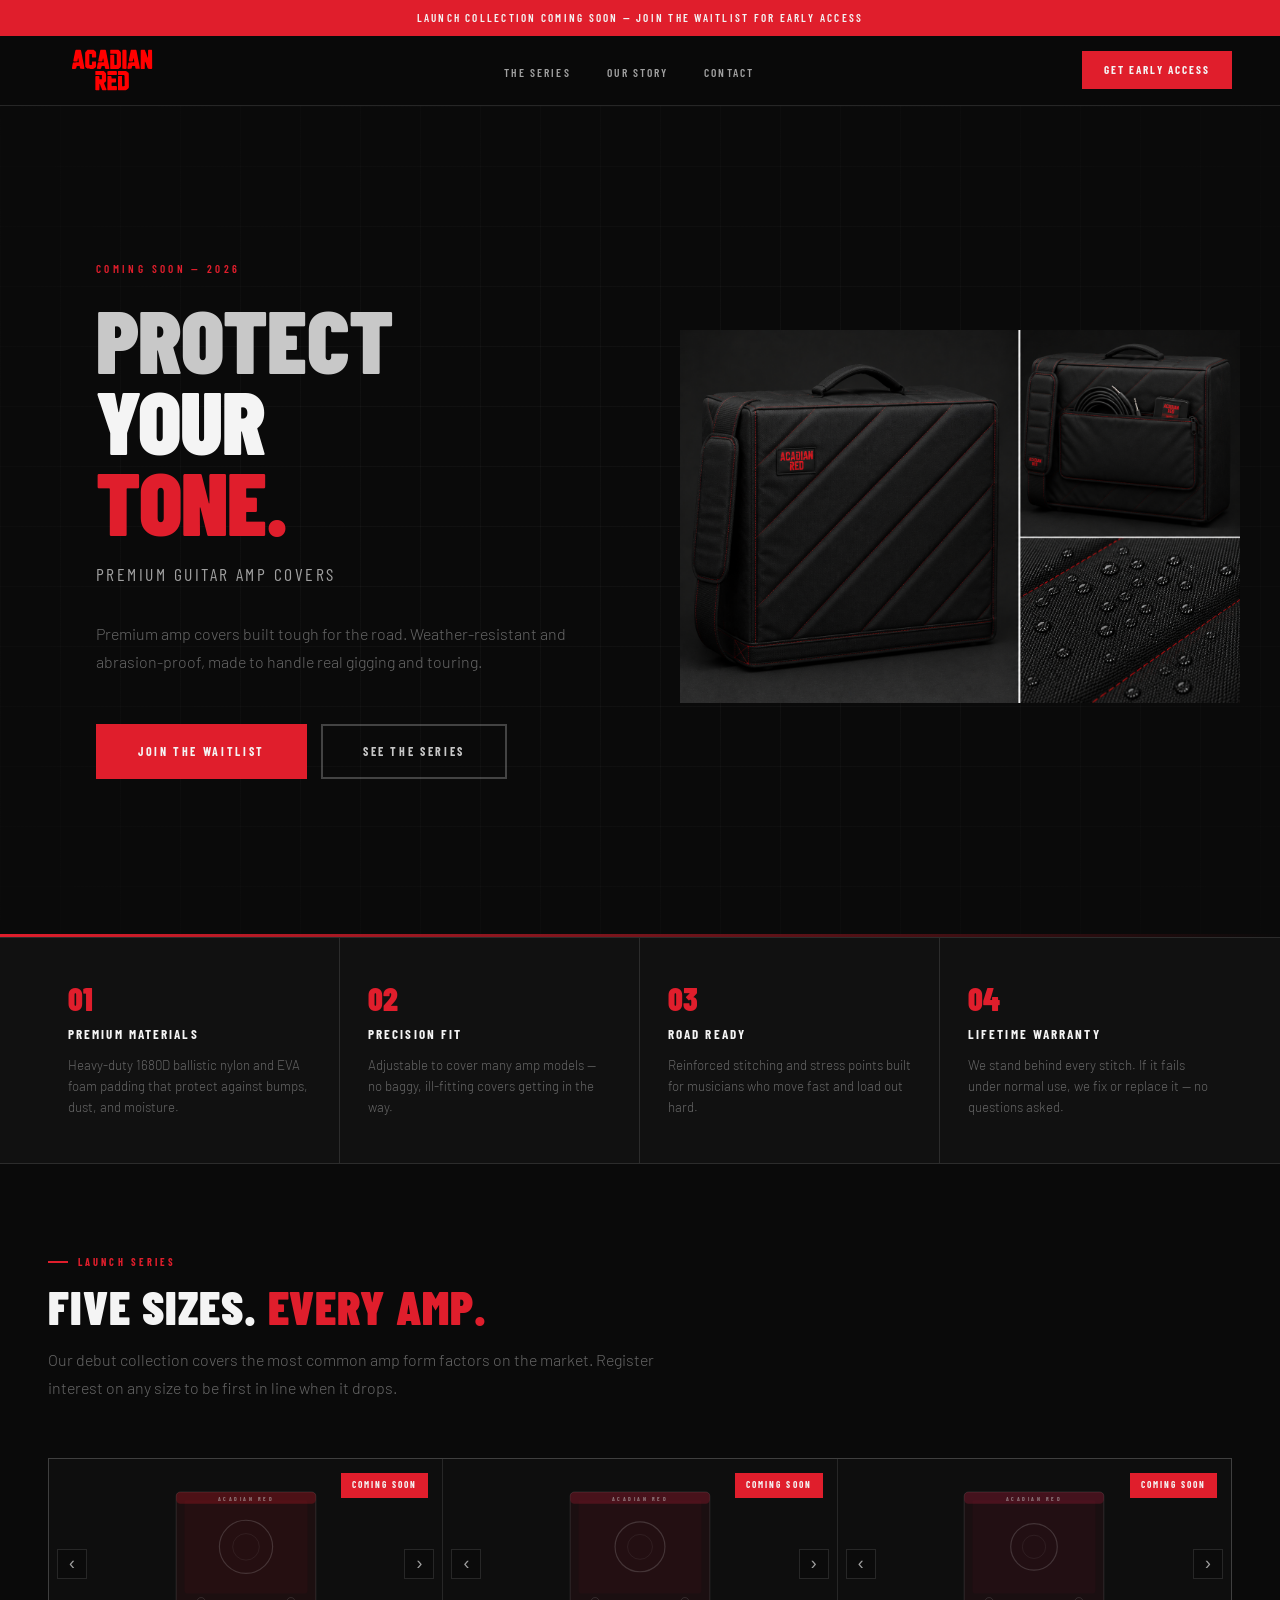
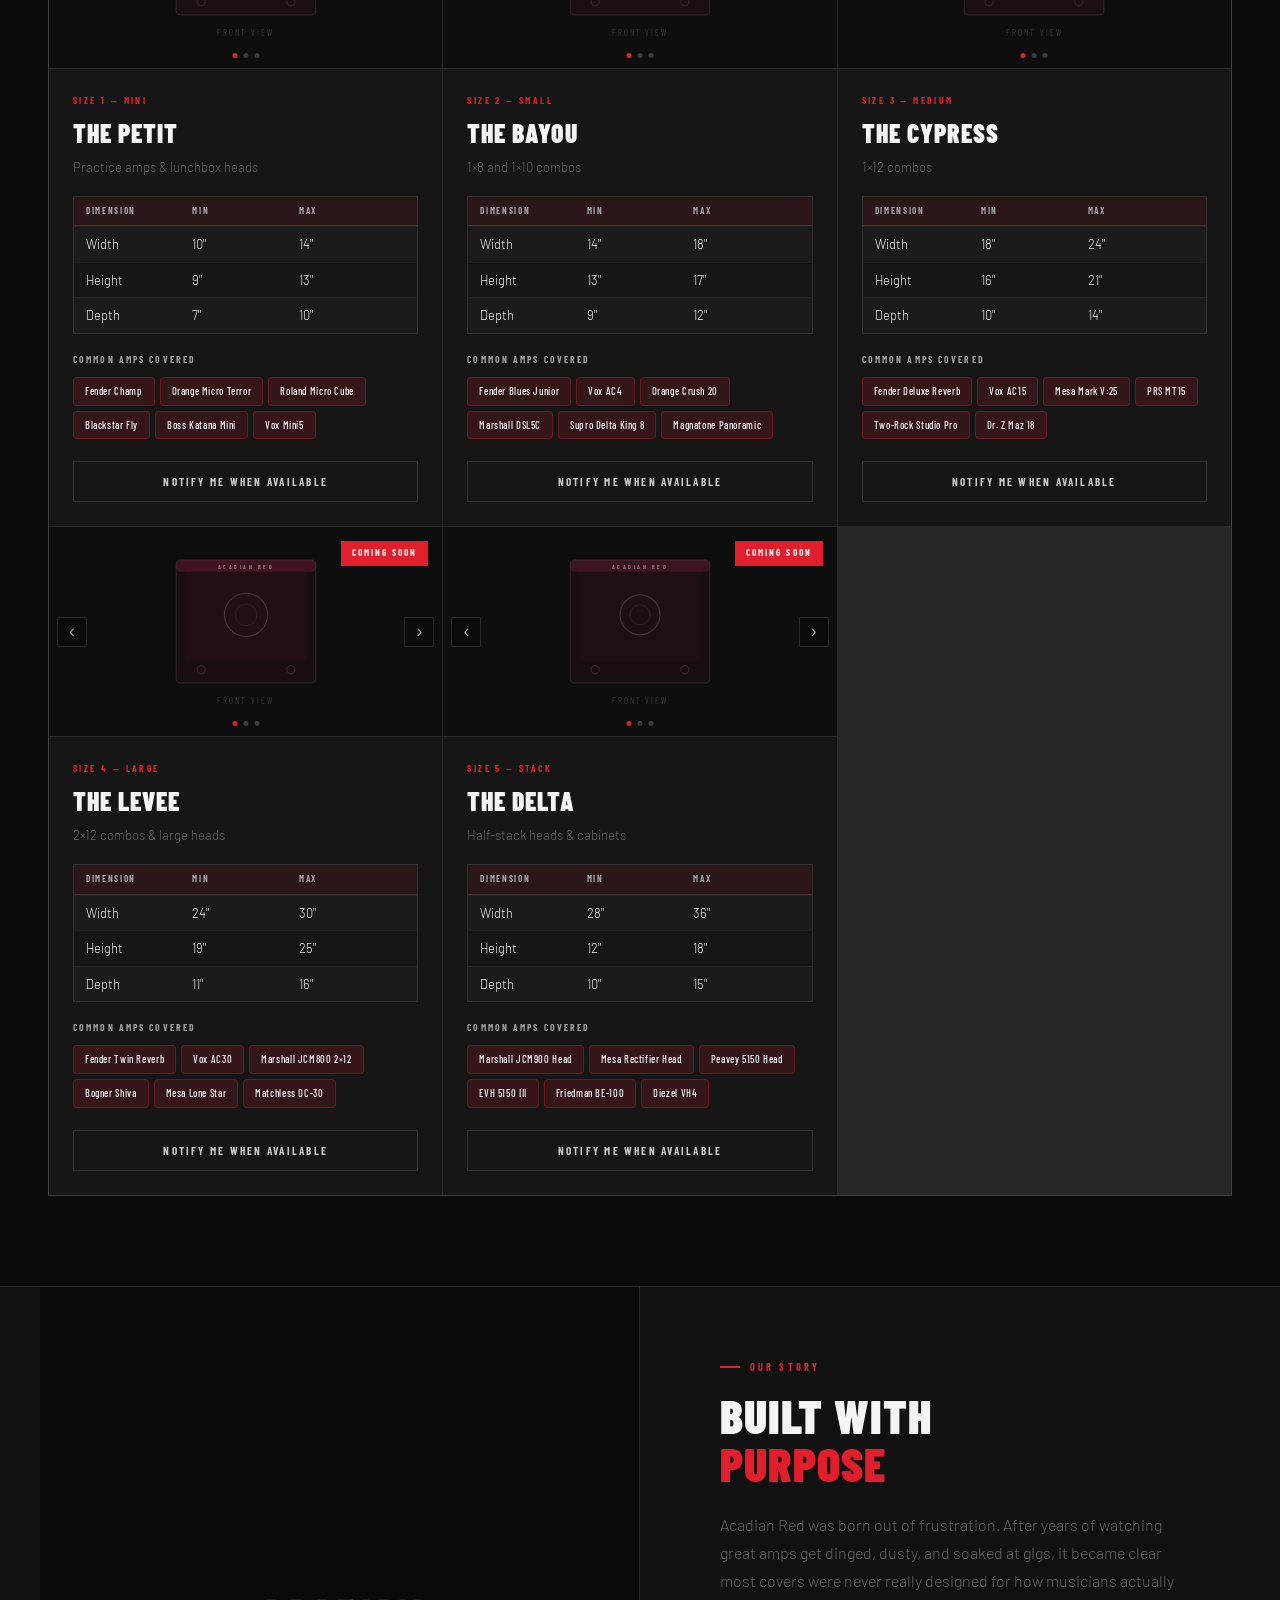
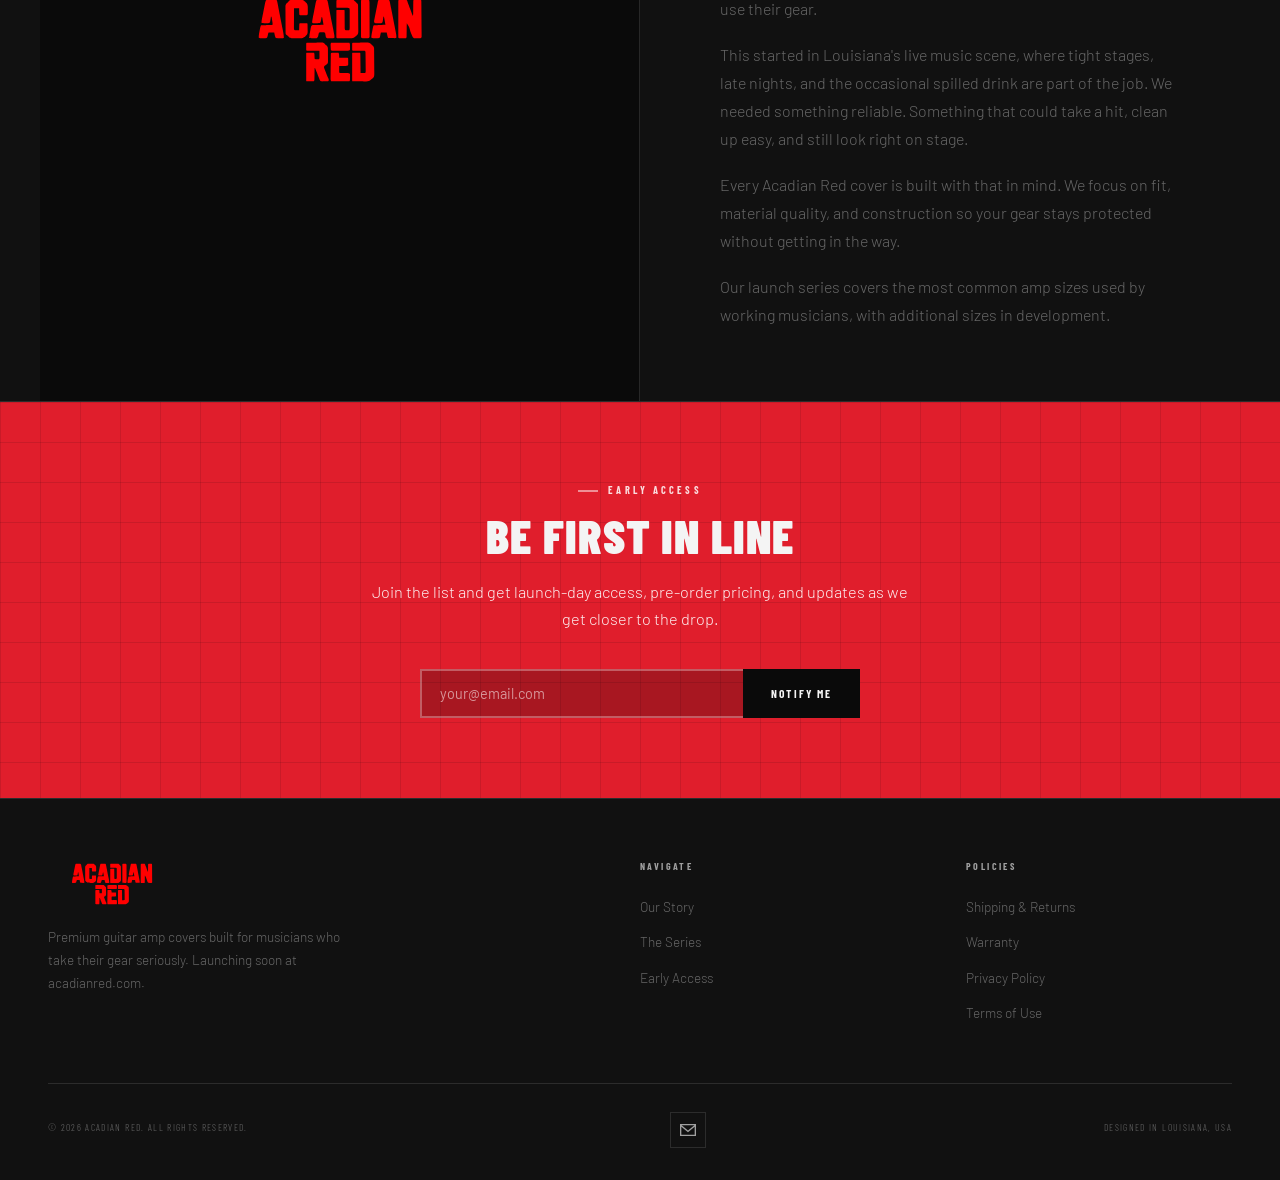
==== commit c9f929bf: "Update social links with correct URLs" ====
--- a/index.html
+++ b/index.html
@@ -187,8 +187,8 @@
         <ul class="footer-links">
           <li><a href="#">Shipping &amp; Returns</a></li>
           <li><a href="#">Warranty</a></li>
-          <li><a href="#">Privacy Policy</a></li>
-          <li><a href="#">Terms of Use</a></li>
+         <li><a href="privacy-policy.html">Privacy Policy</a></li>
+         <li><a href="terms-of-use.html">Terms of Use</a></li>
         </ul>
       </div>
     </div>
@@ -198,21 +198,21 @@
        <!-- Social Links Start -->
      <div class="social-links">
     <!-- Instagram -->
-    <a href="#" class="social-link" aria-label="Instagram">
+    <a href="#" class="https://www.instagram.com/acadianred" aria-label="Instagram">
       <svg viewBox="0 0 24 24">
         <path d="M12 2.163c3.204 0 3.584.012 4.85.07 3.252.148 4.771 1.691 4.919 4.919.058 1.265.069 1.645.069 4.849 0 3.205-.012 3.584-.069 4.849-.149 3.225-1.664 4.771-4.919 4.919-1.266.058-1.644.07-4.85.07-3.204 0-3.584-.012-4.849-.07-3.26-.149-4.771-1.699-4.919-4.92-.058-1.265-.07-1.644-.07-4.849 0-3.204.013-3.583.07-4.849.149-3.227 1.664-4.771 4.919-4.919 1.266-.057 1.645-.069 4.849-.069zm0-2.163c-3.259 0-3.667.014-4.947.072-4.358.2-6.78 2.618-6.98 6.98-.059 1.281-.073 1.689-.073 4.948 0 3.259.014 3.668.072 4.948.2 4.358 2.618 6.78 6.98 6.98 1.281.058 1.689.072 4.948.072 3.259 0 3.668-.014 4.948-.072 4.354-.2 6.782-2.618 6.979-6.98.059-1.28.073-1.689.073-4.948 0-3.259-.014-3.667-.072-4.947-.196-4.354-2.617-6.78-6.979-6.98-1.281-.059-1.69-.073-4.949-.073zm0 5.838c-3.403 0-6.162 2.759-6.162 6.162s2.759 6.163 6.162 6.163 6.162-2.759 6.162-6.163c0-3.403-2.759-6.162-6.162-6.162zm0 10.162c-2.209 0-4-1.79-4-4 0-2.209 1.791-4 4-4s4 1.791 4 4c0 2.21-1.791 4-4 4zm6.406-11.845c-.796 0-1.441.645-1.441 1.44s.645 1.44 1.441 1.44c.795 0 1.439-.645 1.439-1.44s-.644-1.44-1.439-1.44z"/>
       </svg>
     </a>
 
     <!-- Facebook -->
-    <a href="#" class="social-link" aria-label="Facebook">
+    <a href="#" class="https://www.facebook.com/AcadianRed/" aria-label="Facebook">
       <svg viewBox="0 0 24 24">
         <path d="M9 8h-3v4h3v12h5v-12h3.642l.358-4h-4v-1.667c0-.955.192-1.333 1.115-1.333h2.885v-5h-3.808c-3.596 0-5.192 1.583-5.192 4.615v3.385z"/>
       </svg>
     </a>
 
     <!-- Email -->
-    <a href="mailto:contact@yourwebsite.com" class="social-link" aria-label="Email">
+    <a href="mailto:support@acadianred.com" class="social-link" aria-label="Email">
       <svg viewBox="0 0 24 24">
         <path d="M0 3v18h24v-18h-24zm21.518 2l-9.518 7.713-9.518-7.713h19.036zm-19.518 14v-11.817l10 8.104 10-8.104v11.817h-20z"/>
       </svg>
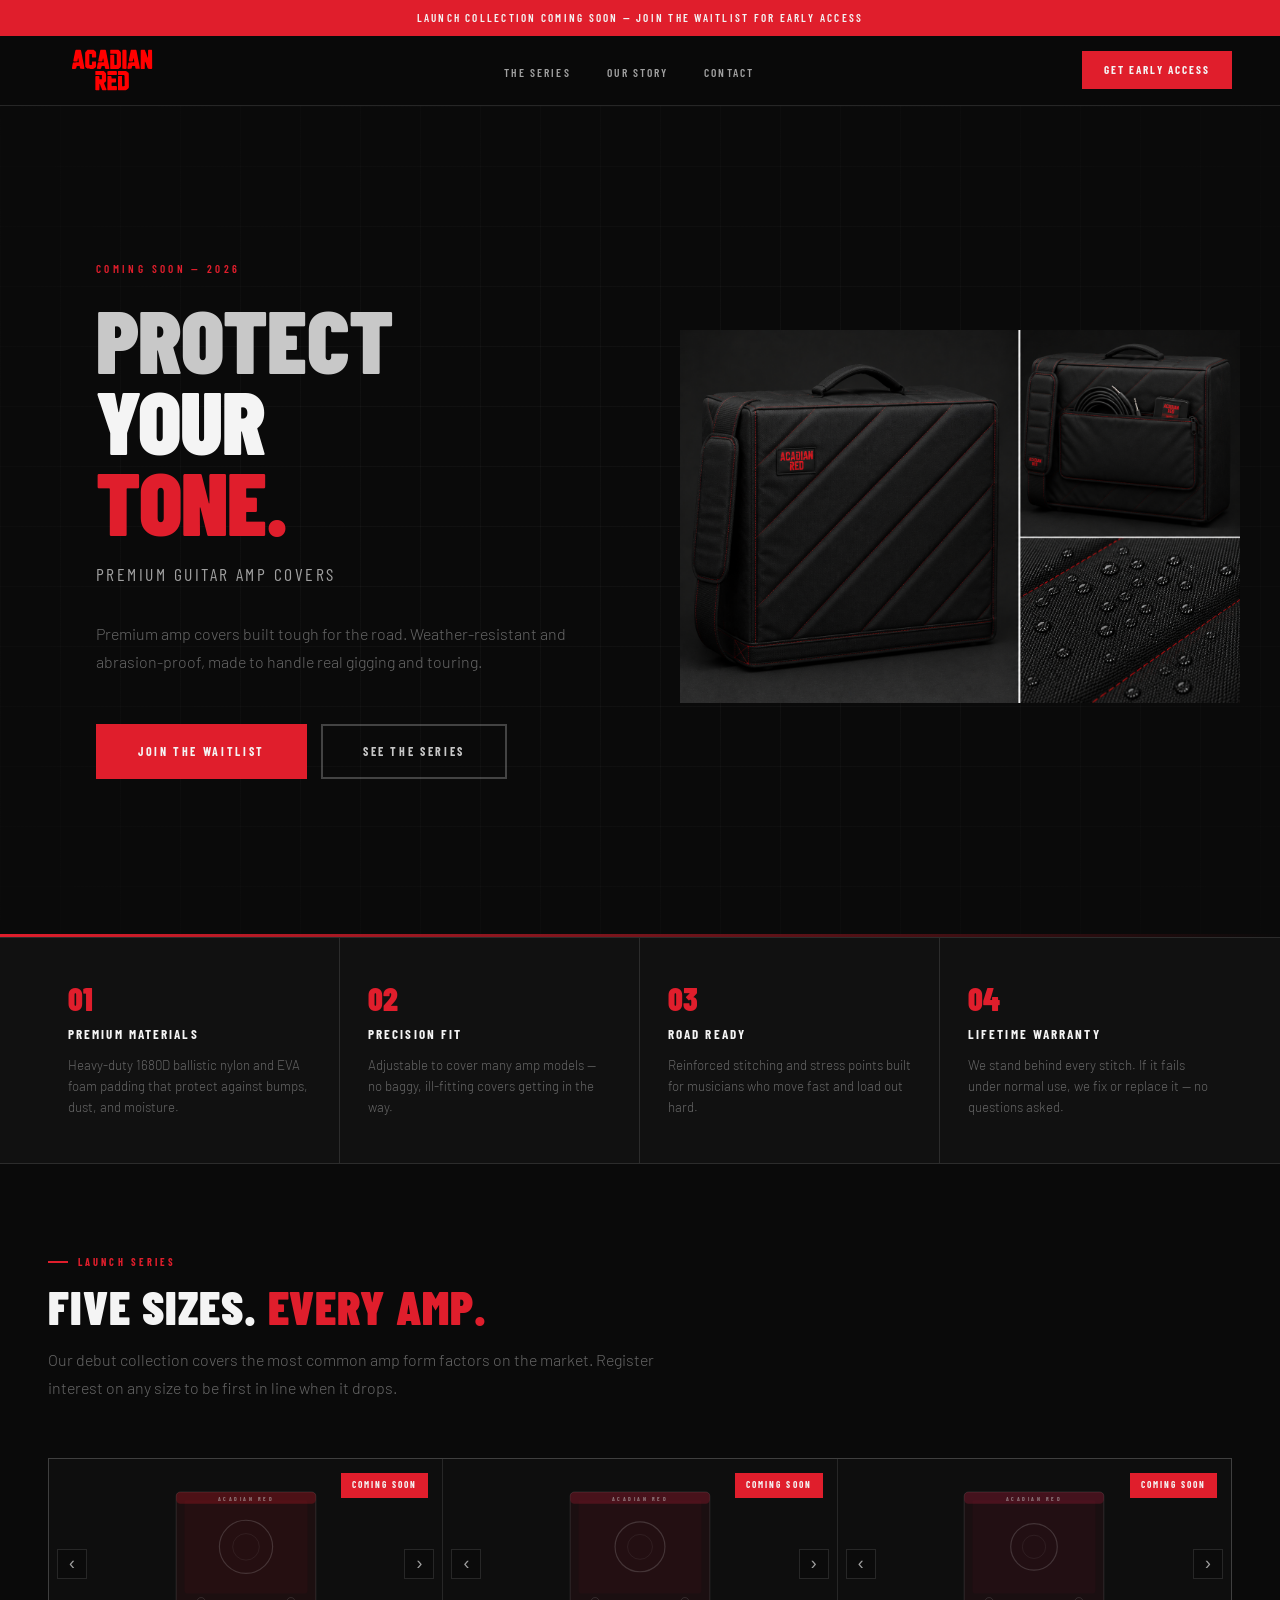
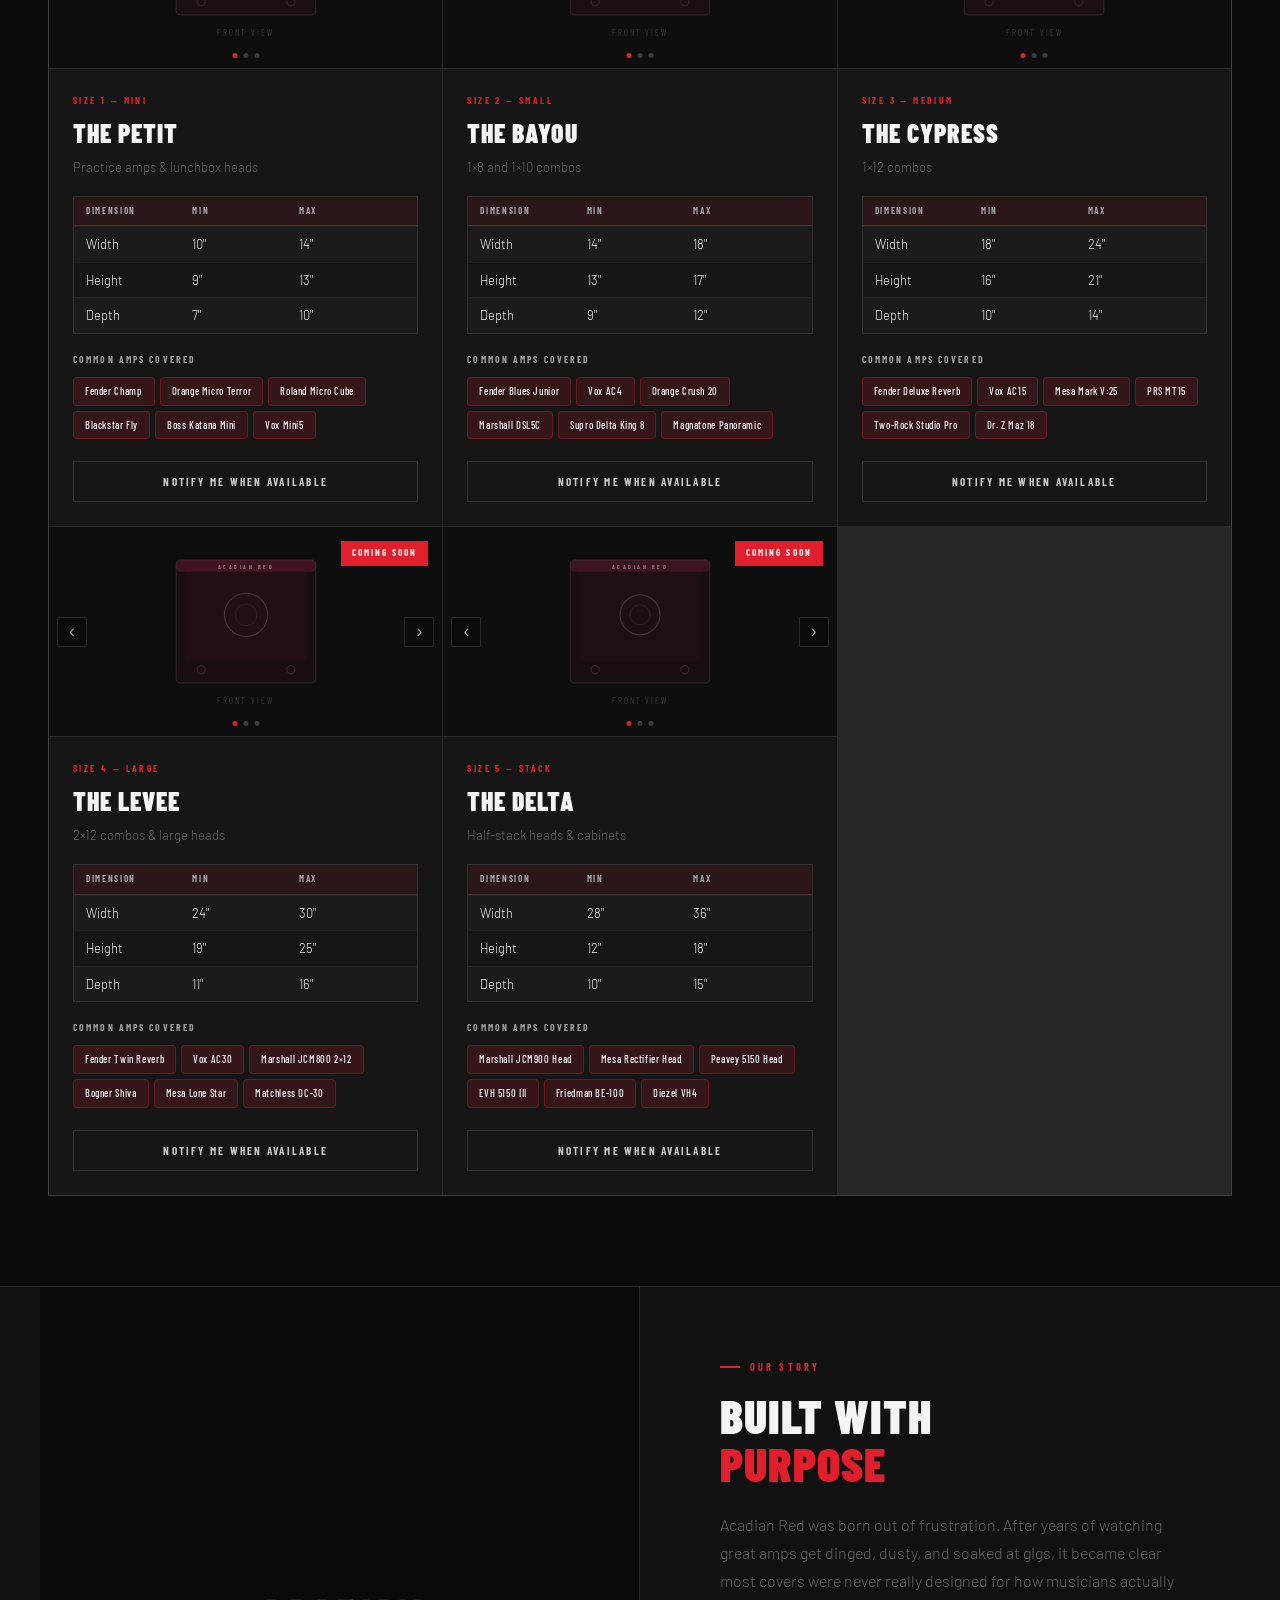
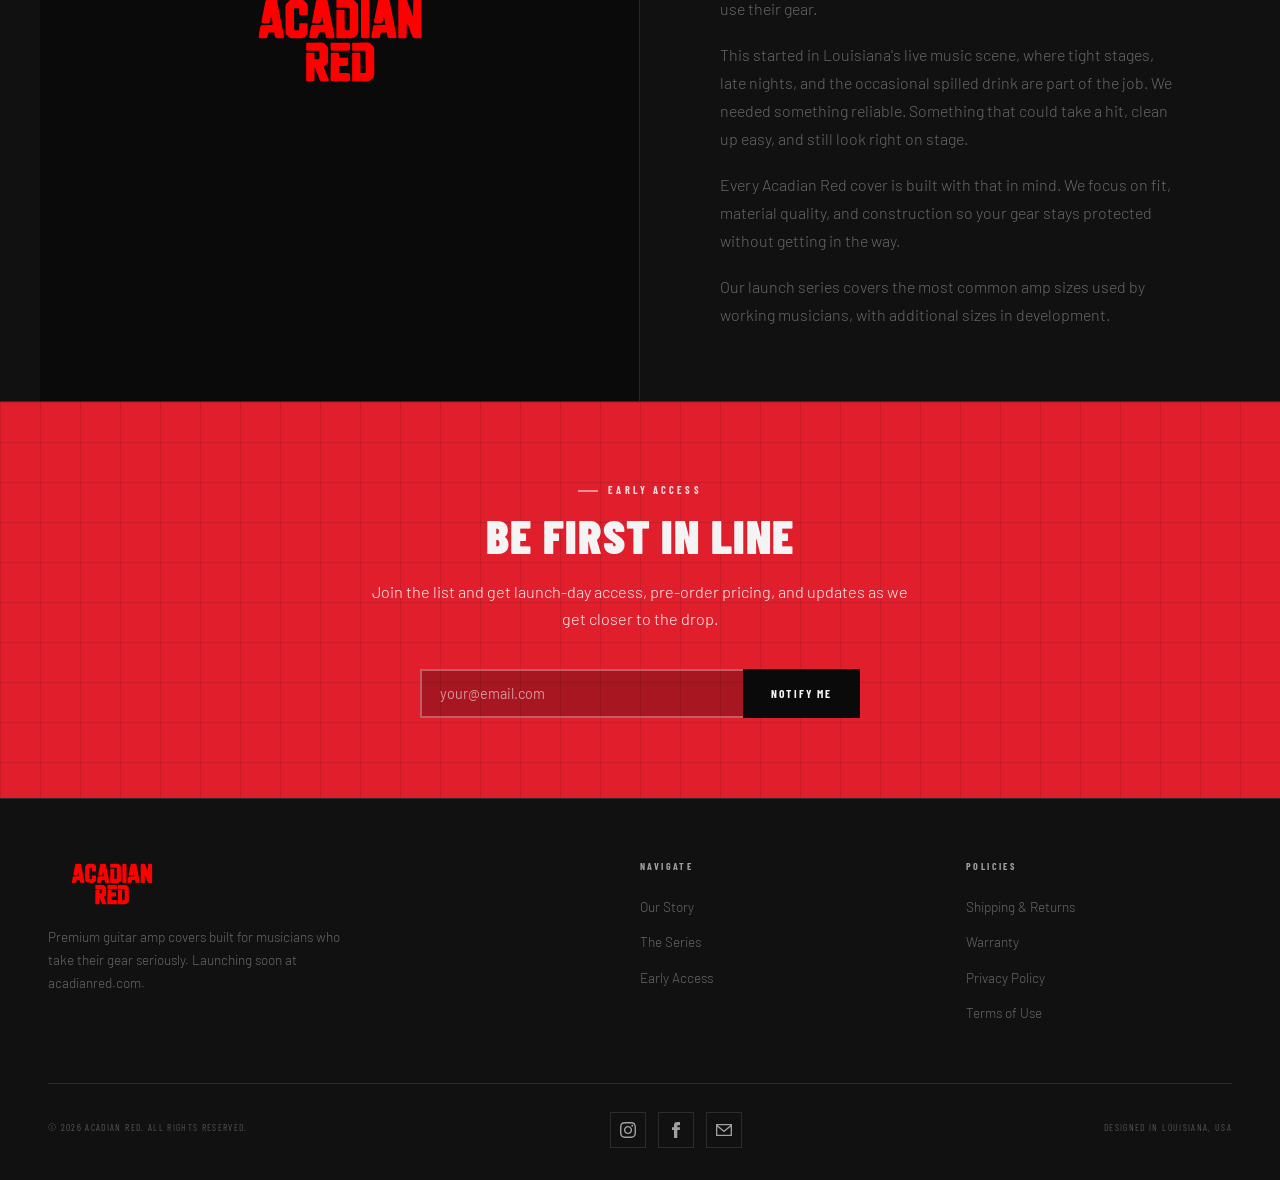
==== commit b2efdf9d: "Update index.html" ====
--- a/index.html
+++ b/index.html
@@ -198,14 +198,14 @@
        <!-- Social Links Start -->
      <div class="social-links">
     <!-- Instagram -->
-    <a href="#" class="https://www.instagram.com/acadianred" aria-label="Instagram">
+    <a href="https://www.instagram.com/acadianred" class="social-link" aria-label="Instagram">
       <svg viewBox="0 0 24 24">
         <path d="M12 2.163c3.204 0 3.584.012 4.85.07 3.252.148 4.771 1.691 4.919 4.919.058 1.265.069 1.645.069 4.849 0 3.205-.012 3.584-.069 4.849-.149 3.225-1.664 4.771-4.919 4.919-1.266.058-1.644.07-4.85.07-3.204 0-3.584-.012-4.849-.07-3.26-.149-4.771-1.699-4.919-4.92-.058-1.265-.07-1.644-.07-4.849 0-3.204.013-3.583.07-4.849.149-3.227 1.664-4.771 4.919-4.919 1.266-.057 1.645-.069 4.849-.069zm0-2.163c-3.259 0-3.667.014-4.947.072-4.358.2-6.78 2.618-6.98 6.98-.059 1.281-.073 1.689-.073 4.948 0 3.259.014 3.668.072 4.948.2 4.358 2.618 6.78 6.98 6.98 1.281.058 1.689.072 4.948.072 3.259 0 3.668-.014 4.948-.072 4.354-.2 6.782-2.618 6.979-6.98.059-1.28.073-1.689.073-4.948 0-3.259-.014-3.667-.072-4.947-.196-4.354-2.617-6.78-6.979-6.98-1.281-.059-1.69-.073-4.949-.073zm0 5.838c-3.403 0-6.162 2.759-6.162 6.162s2.759 6.163 6.162 6.163 6.162-2.759 6.162-6.163c0-3.403-2.759-6.162-6.162-6.162zm0 10.162c-2.209 0-4-1.79-4-4 0-2.209 1.791-4 4-4s4 1.791 4 4c0 2.21-1.791 4-4 4zm6.406-11.845c-.796 0-1.441.645-1.441 1.44s.645 1.44 1.441 1.44c.795 0 1.439-.645 1.439-1.44s-.644-1.44-1.439-1.44z"/>
       </svg>
     </a>
 
     <!-- Facebook -->
-    <a href="#" class="https://www.facebook.com/AcadianRed/" aria-label="Facebook">
+    <a href="https://www.facebook.com/AcadianRed/" class="social-link" aria-label="Facebook">
       <svg viewBox="0 0 24 24">
         <path d="M9 8h-3v4h3v12h5v-12h3.642l.358-4h-4v-1.667c0-.955.192-1.333 1.115-1.333h2.885v-5h-3.808c-3.596 0-5.192 1.583-5.192 4.615v3.385z"/>
       </svg>
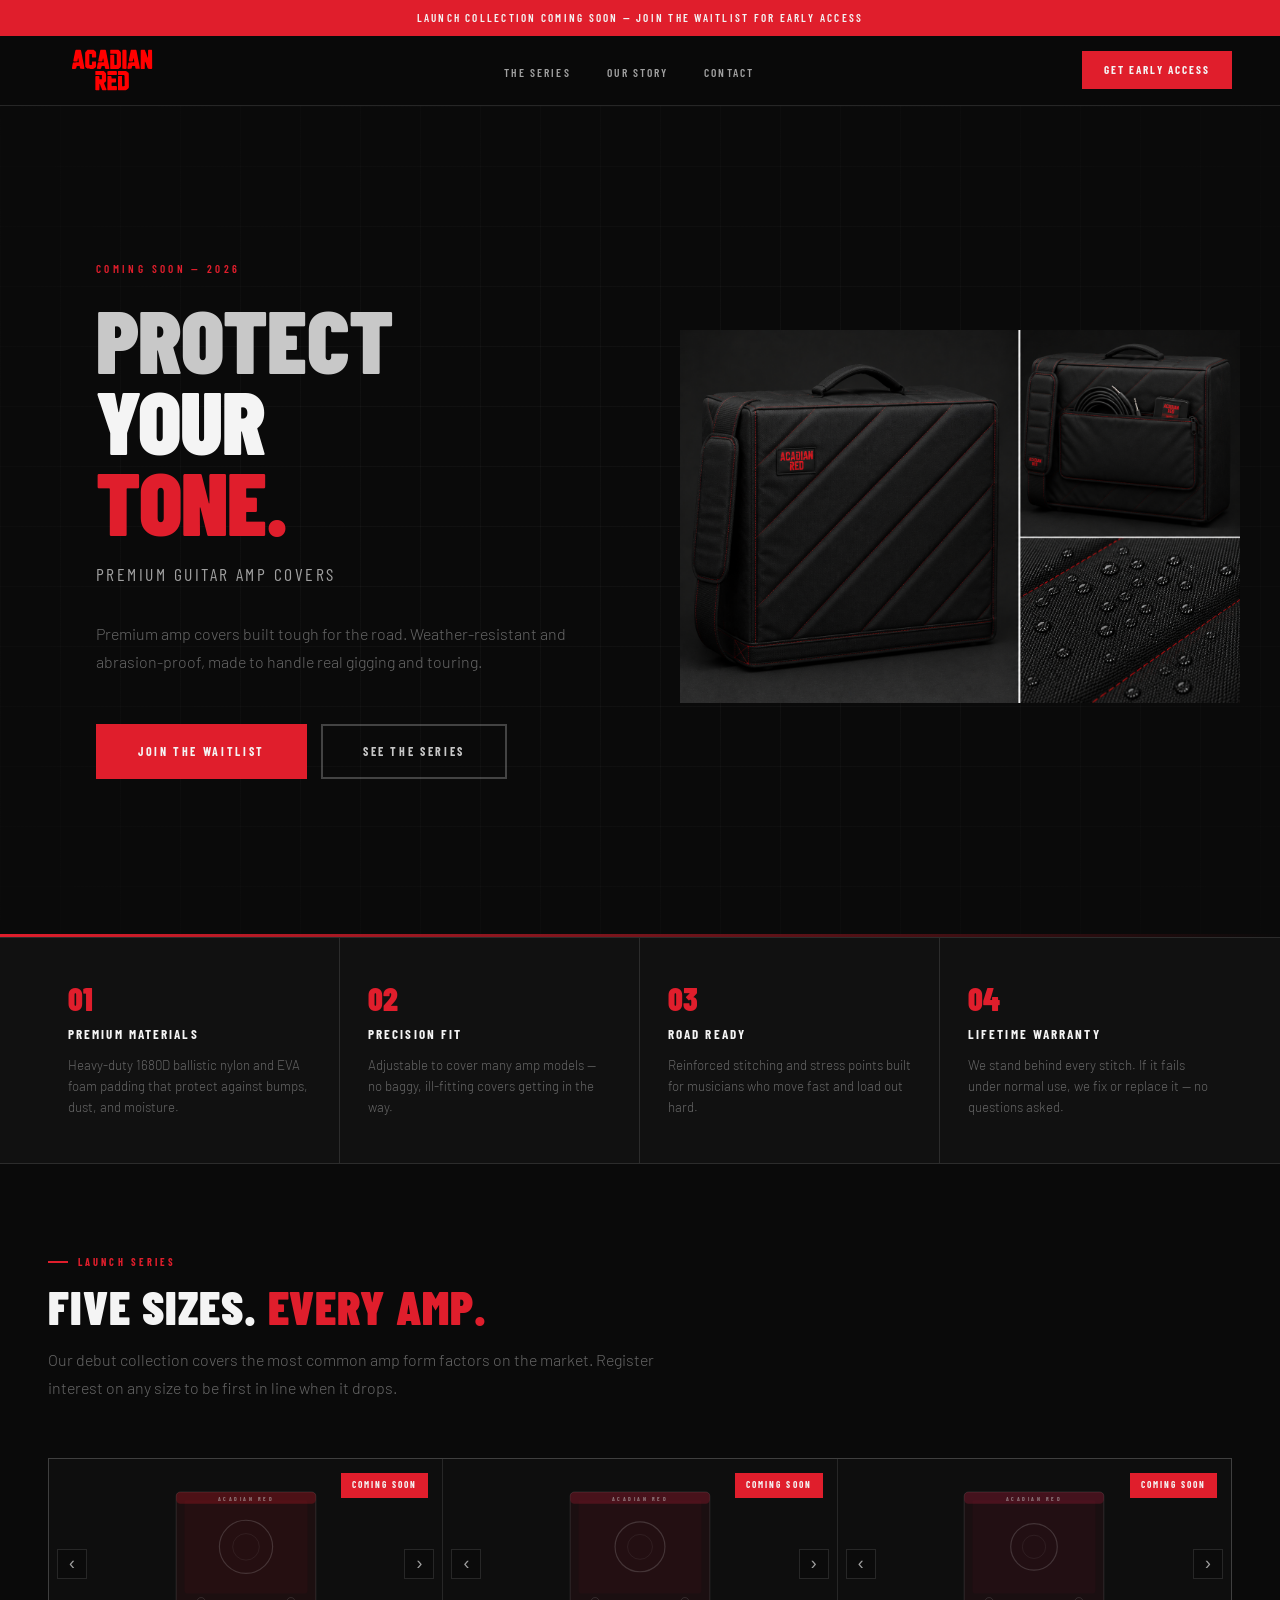
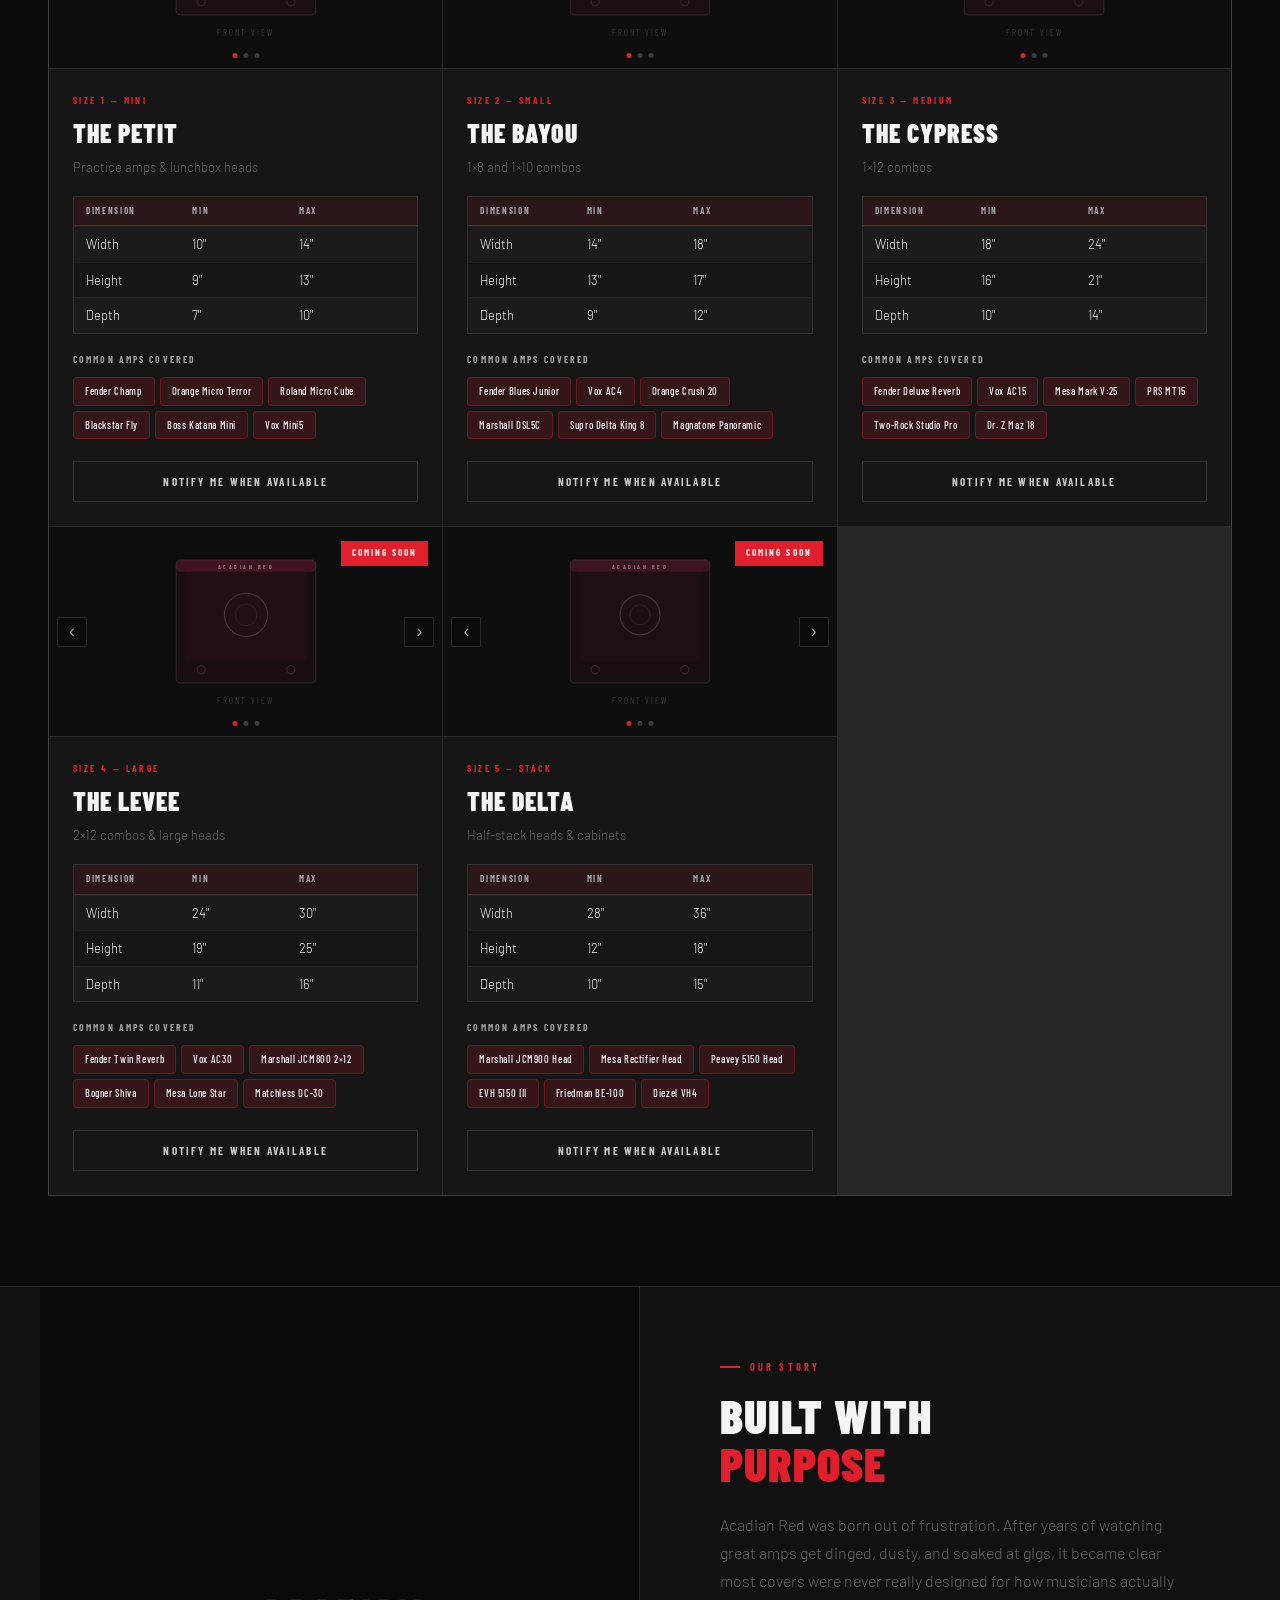
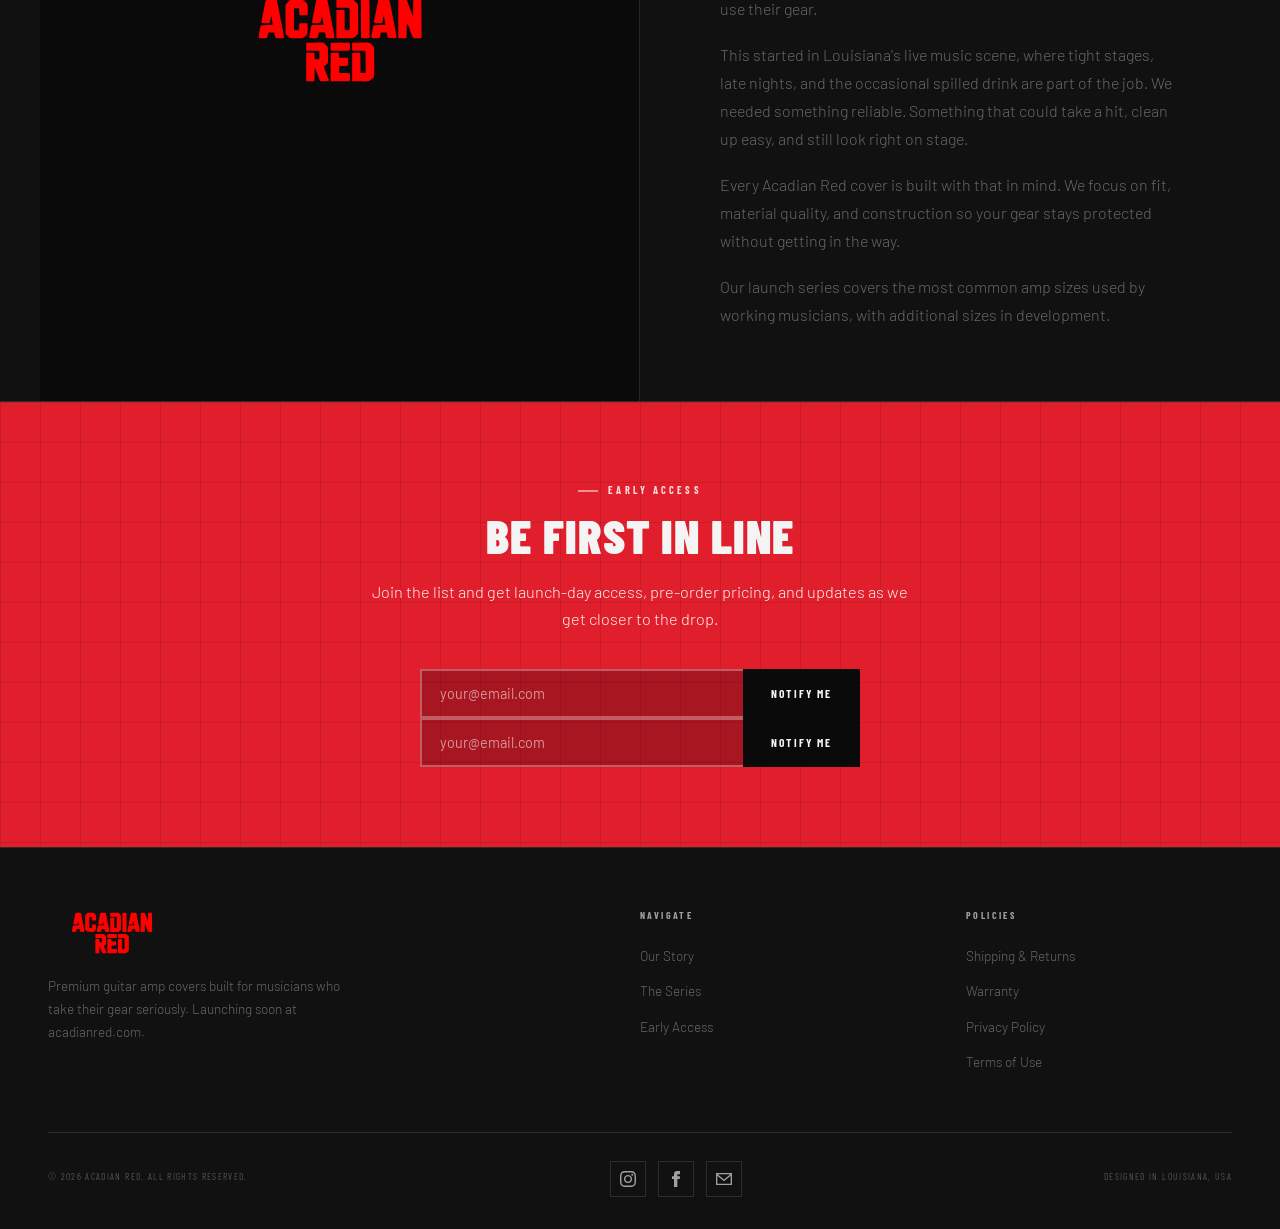
==== commit d99a6af4: "Update index.html" ====
--- a/index.html
+++ b/index.html
@@ -140,26 +140,16 @@
       <div class="section-label">Early Access</div>
       <h2 class="section-title">Be First In Line</h2>
       <p class="section-body">Join the list and get launch-day access, pre-order pricing, and updates as we get closer to the drop.</p>
-      <form
-  class="email-form"
-  action="https://buttondown.com/api/emails/embed-subscribe/acadianred"
-  method="post"
-  target="popupwindow"
-  onsubmit="window.open('https://buttondown.com/acadianred', 'popupwindow')"
->
-  <input
-    class="email-input"
-    type="email"
-    name="email"
-    placeholder="your@email.com"
-    required
-  />
-
-  <button class="email-submit" type="submit">
-    Notify Me
-  </button>
+
+      <form class="email-form" onsubmit="submitToGoogle(event)">
+  <input class="email-input" type="email" id="waitlist-email" placeholder="your@email.com" required />
+  <button class="email-submit" type="submit">Notify Me</button>
+</form><form class="email-form" onsubmit="submitToGoogle(event)">
+  <input class="email-input" type="email" id="waitlist-email" placeholder="your@email.com" required />
+  <button class="email-submit" type="submit">Notify Me</button>
 </form>
-      <div id="email-success" style="display:none;margin-top:20px;">
+    
+        <div id="email-success" style="display:none;margin-top:20px;">
         <p style="color:rgba(255,255,255,0.85);font-family:var(--font-head);font-size:0.78rem;letter-spacing:0.18em;text-transform:uppercase;">✓ &nbsp; You're on the list — we'll be in touch.</p>
       </div>
     </div>
@@ -198,14 +188,14 @@
        <!-- Social Links Start -->
      <div class="social-links">
     <!-- Instagram -->
-    <a href="https://www.instagram.com/acadianred" class="social-link" aria-label="Instagram">
+    <a href="https://www.instagram.com/acadianred" class="social-link" aria-label="Instagram" target="_blank" rel="noopener noreferrer">
       <svg viewBox="0 0 24 24">
         <path d="M12 2.163c3.204 0 3.584.012 4.85.07 3.252.148 4.771 1.691 4.919 4.919.058 1.265.069 1.645.069 4.849 0 3.205-.012 3.584-.069 4.849-.149 3.225-1.664 4.771-4.919 4.919-1.266.058-1.644.07-4.85.07-3.204 0-3.584-.012-4.849-.07-3.26-.149-4.771-1.699-4.919-4.92-.058-1.265-.07-1.644-.07-4.849 0-3.204.013-3.583.07-4.849.149-3.227 1.664-4.771 4.919-4.919 1.266-.057 1.645-.069 4.849-.069zm0-2.163c-3.259 0-3.667.014-4.947.072-4.358.2-6.78 2.618-6.98 6.98-.059 1.281-.073 1.689-.073 4.948 0 3.259.014 3.668.072 4.948.2 4.358 2.618 6.78 6.98 6.98 1.281.058 1.689.072 4.948.072 3.259 0 3.668-.014 4.948-.072 4.354-.2 6.782-2.618 6.979-6.98.059-1.28.073-1.689.073-4.948 0-3.259-.014-3.667-.072-4.947-.196-4.354-2.617-6.78-6.979-6.98-1.281-.059-1.69-.073-4.949-.073zm0 5.838c-3.403 0-6.162 2.759-6.162 6.162s2.759 6.163 6.162 6.163 6.162-2.759 6.162-6.163c0-3.403-2.759-6.162-6.162-6.162zm0 10.162c-2.209 0-4-1.79-4-4 0-2.209 1.791-4 4-4s4 1.791 4 4c0 2.21-1.791 4-4 4zm6.406-11.845c-.796 0-1.441.645-1.441 1.44s.645 1.44 1.441 1.44c.795 0 1.439-.645 1.439-1.44s-.644-1.44-1.439-1.44z"/>
       </svg>
     </a>
 
     <!-- Facebook -->
-    <a href="https://www.facebook.com/AcadianRed/" class="social-link" aria-label="Facebook">
+    <a href="https://www.facebook.com/AcadianRed/" class="social-link" aria-label="Facebook" target="_blank" rel="noopener noreferrer">
       <svg viewBox="0 0 24 24">
         <path d="M9 8h-3v4h3v12h5v-12h3.642l.358-4h-4v-1.667c0-.955.192-1.333 1.115-1.333h2.885v-5h-3.808c-3.596 0-5.192 1.583-5.192 4.615v3.385z"/>
       </svg>
@@ -400,6 +390,31 @@
     /* ── INIT ───────────────────────────────────── */
     renderCards();
     document.querySelectorAll('.fade-up').forEach(el => obs.observe(el));
+
+    function submitToGoogle(e) {
+  e.preventDefault();
+  const email = document.getElementById('waitlist-email').value;
+
+  // Replace these with YOUR actual entry IDs from the pre-filled link
+  const FORM_ID = '1FAIpQLSdSkBZc8RrZFG0jTre1ThPwV1lPjA4dXoYfYorLA_o_H-nZBQ';
+  const EMAIL_ENTRY = 'entry.1170893990';
+  const NAME_ENTRY    = 'entry.2031611599';             // your name field entry ID
+
+
+  const url = `https://docs.google.com/forms/d/e/${FORM_ID}/formResponse?${EMAIL_ENTRY}=${encodeURIComponent(email)}&submit=Submit`;
+
+  fetch(url, { method: 'POST', mode: 'no-cors' })
+    .then(() => {
+      document.querySelector('.email-form').style.display = 'none';
+      document.getElementById('email-success').style.display = 'block';
+    })
+    .catch(() => {
+      // no-cors means fetch always "succeeds" — this rarely fires
+      document.querySelector('.email-form').style.display = 'none';
+      document.getElementById('email-success').style.display = 'block';
+    });
+}
+    
   </script>
 </body>
 </html>
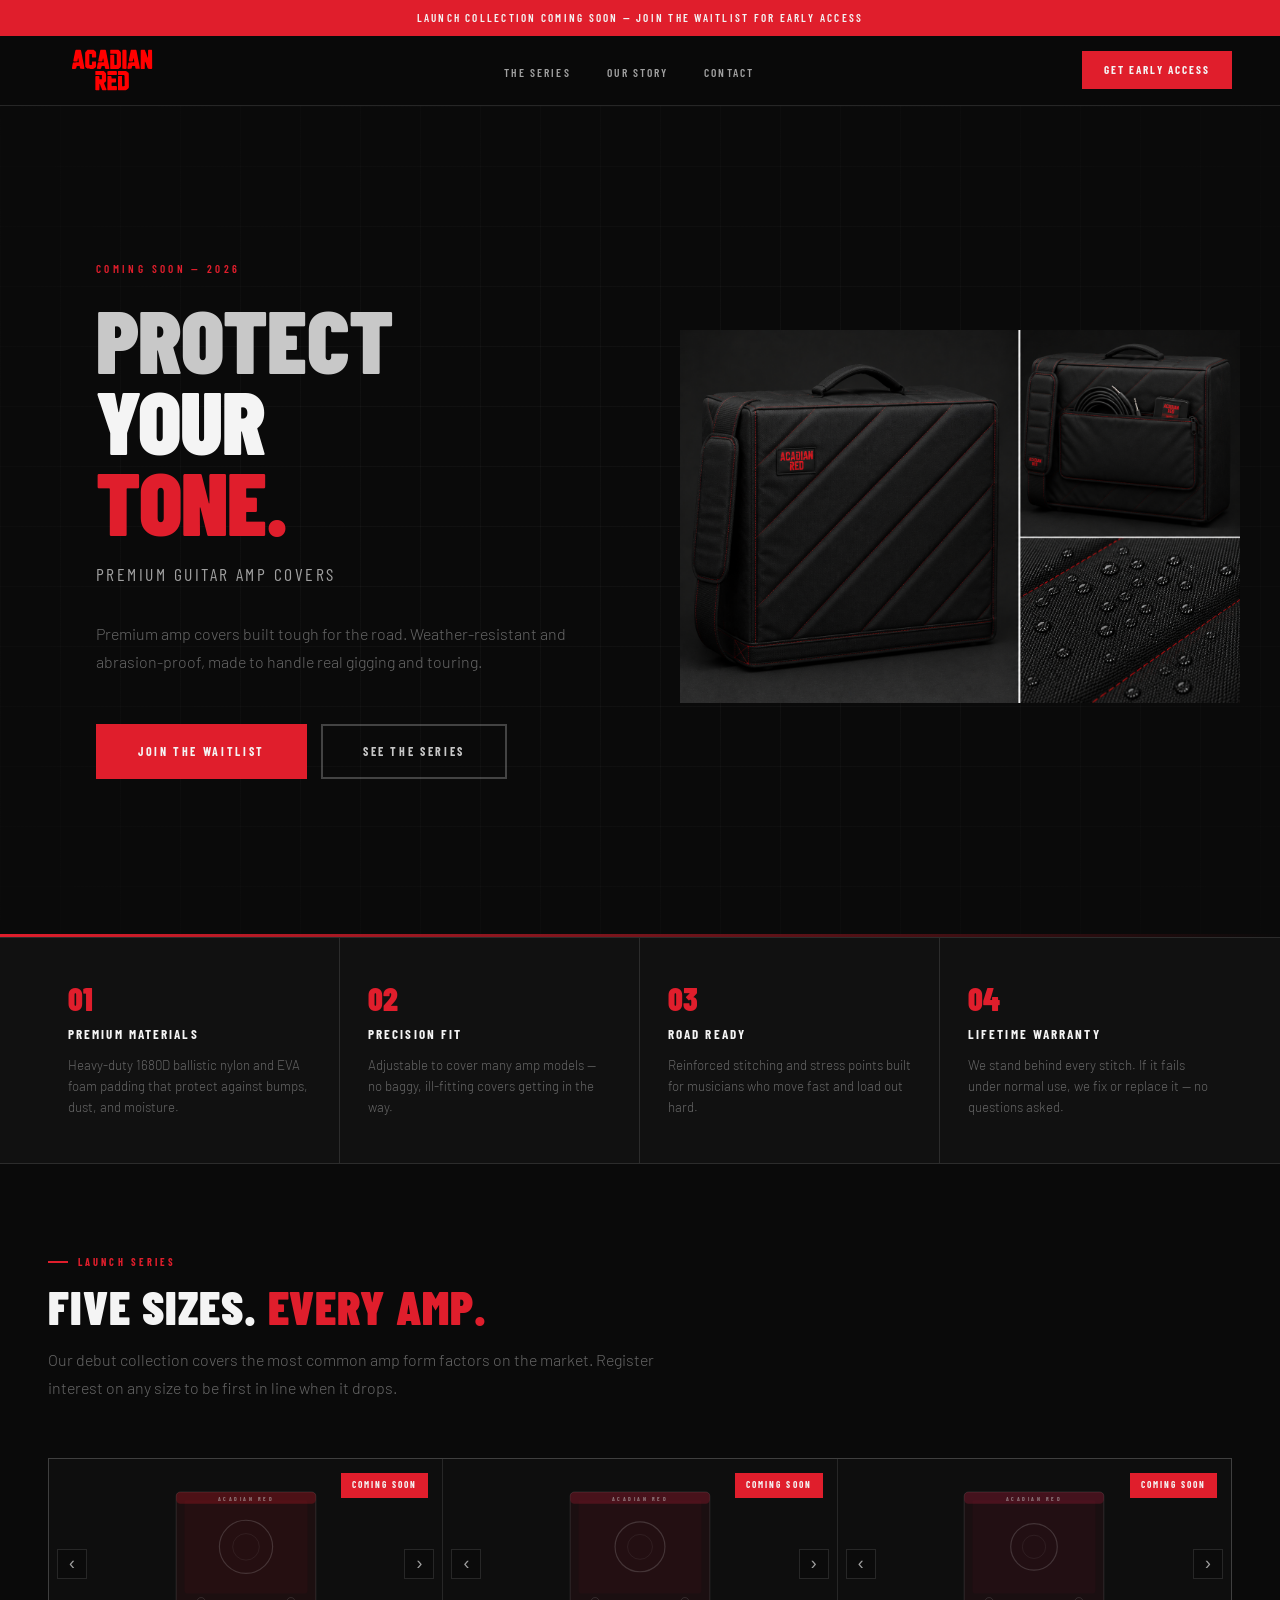
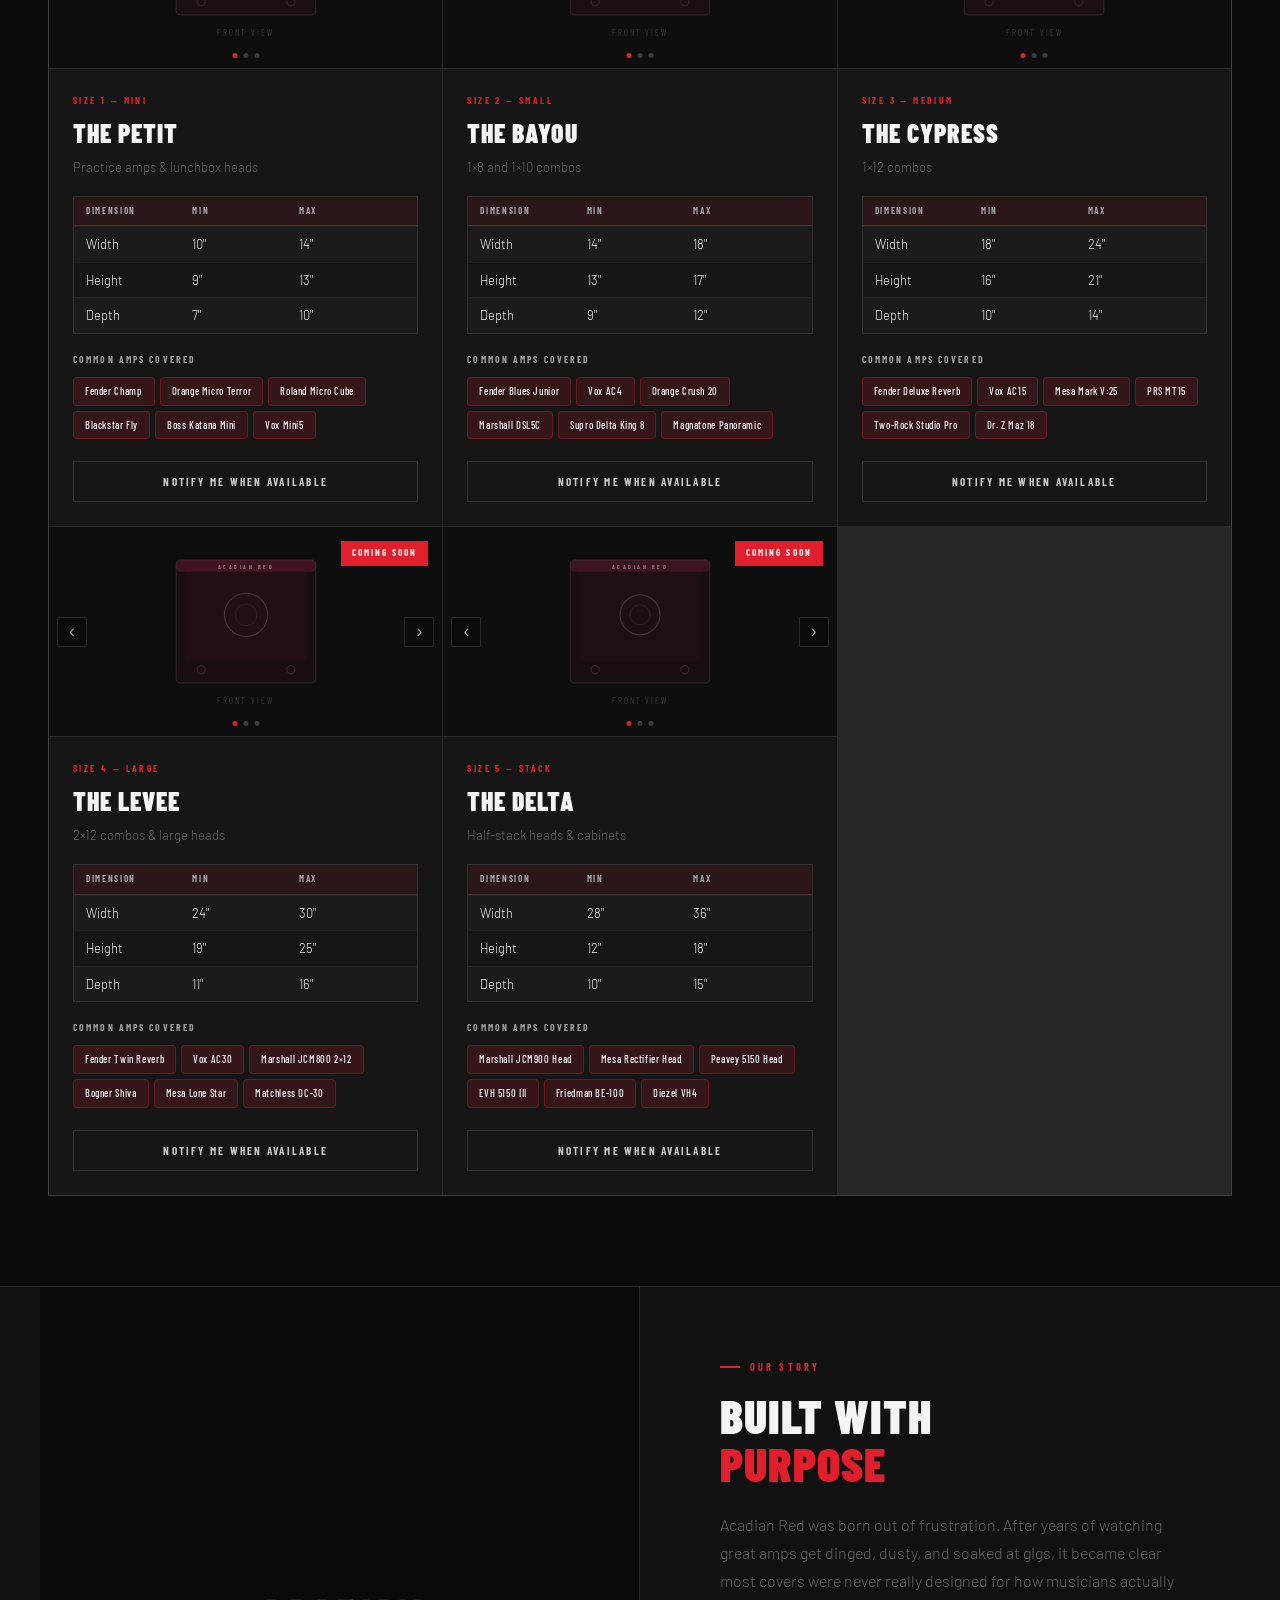
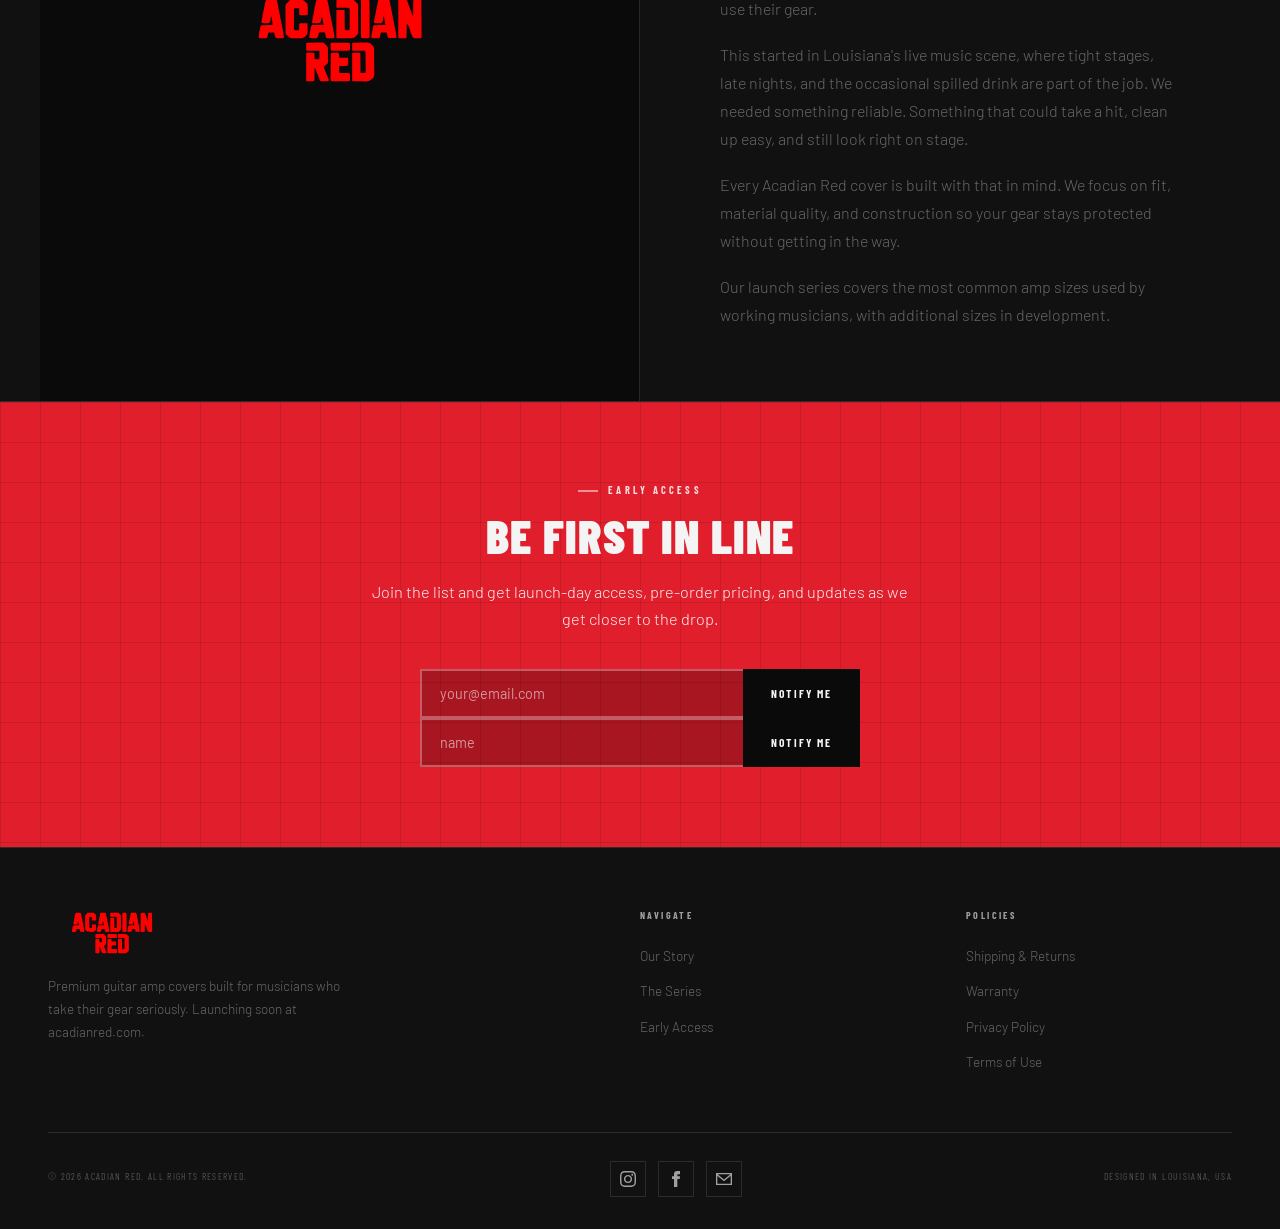
==== commit c34209ce: "Update index.html" ====
--- a/index.html
+++ b/index.html
@@ -145,7 +145,7 @@
   <input class="email-input" type="email" id="waitlist-email" placeholder="your@email.com" required />
   <button class="email-submit" type="submit">Notify Me</button>
 </form><form class="email-form" onsubmit="submitToGoogle(event)">
-  <input class="email-input" type="email" id="waitlist-email" placeholder="your@email.com" required />
+  <input class="email-input" type="email" id="waitlist-email" placeholder="name" required />
   <button class="email-submit" type="submit">Notify Me</button>
 </form>
     
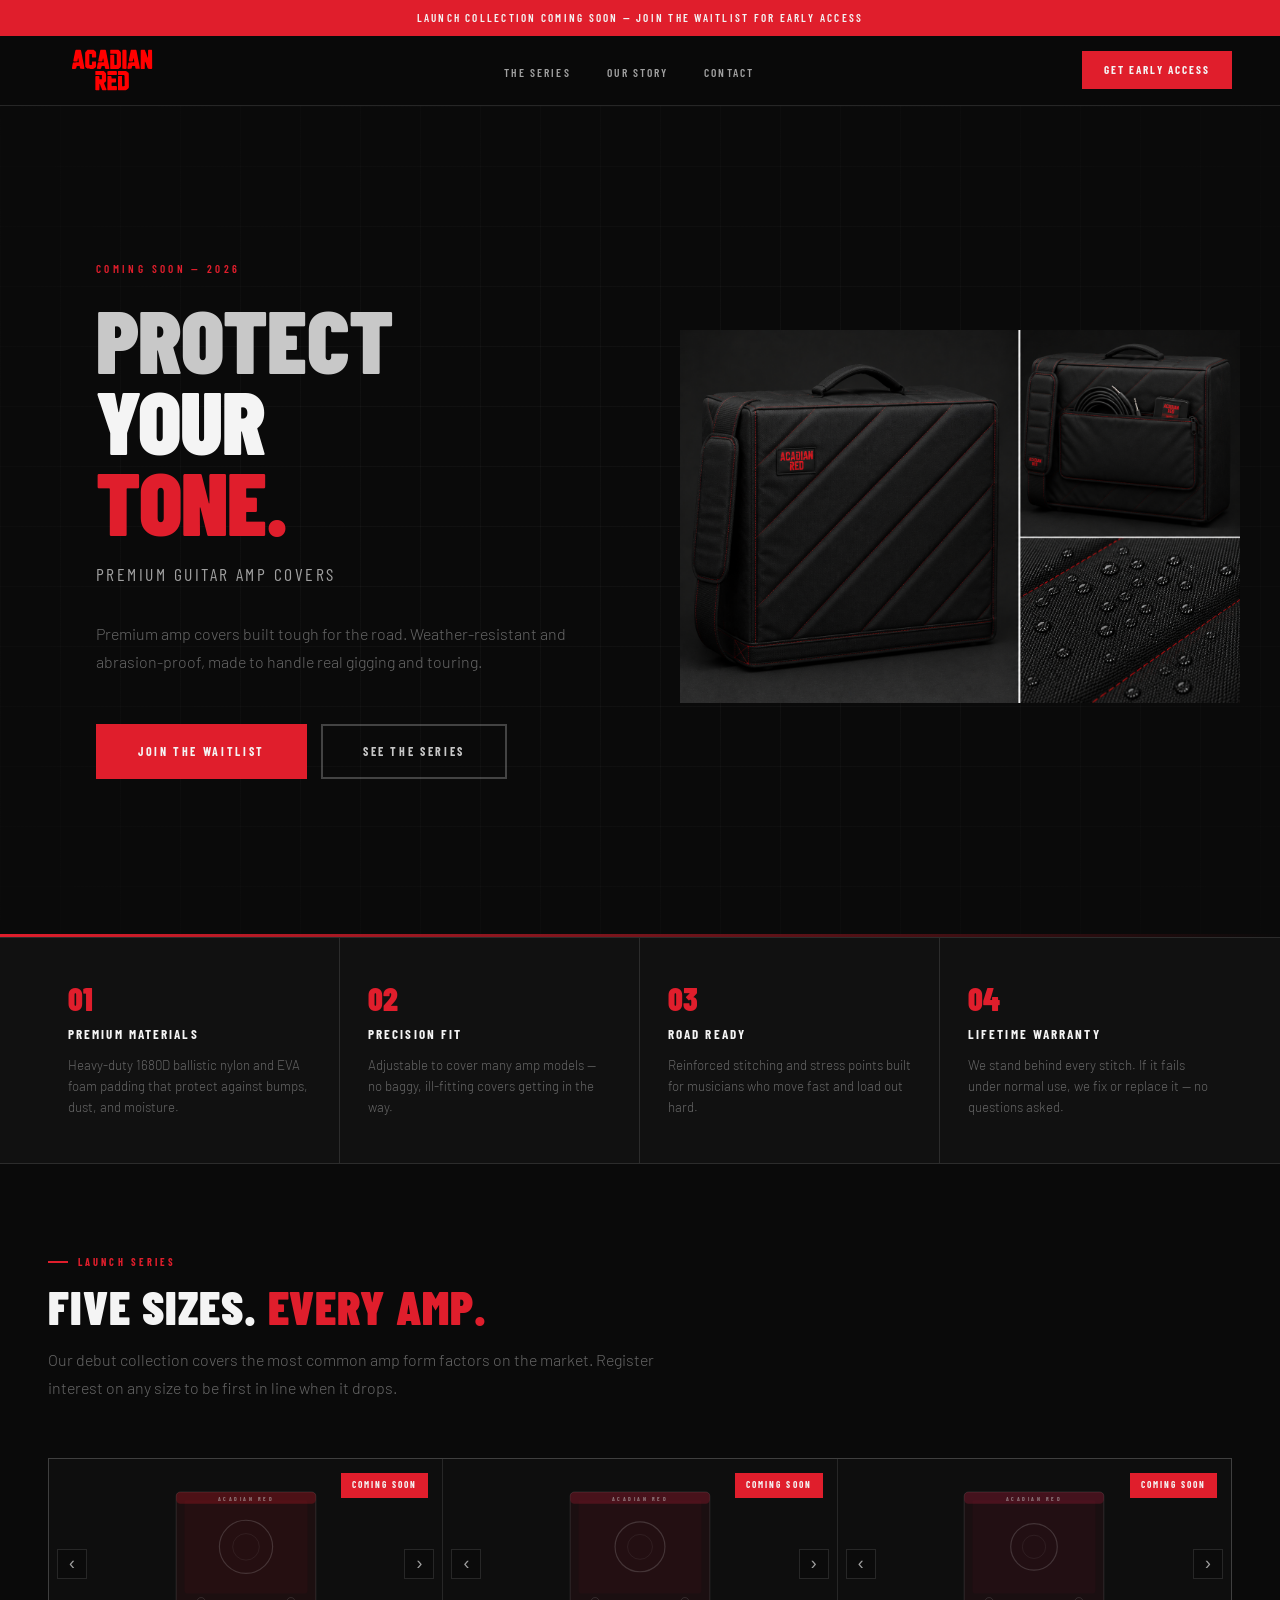
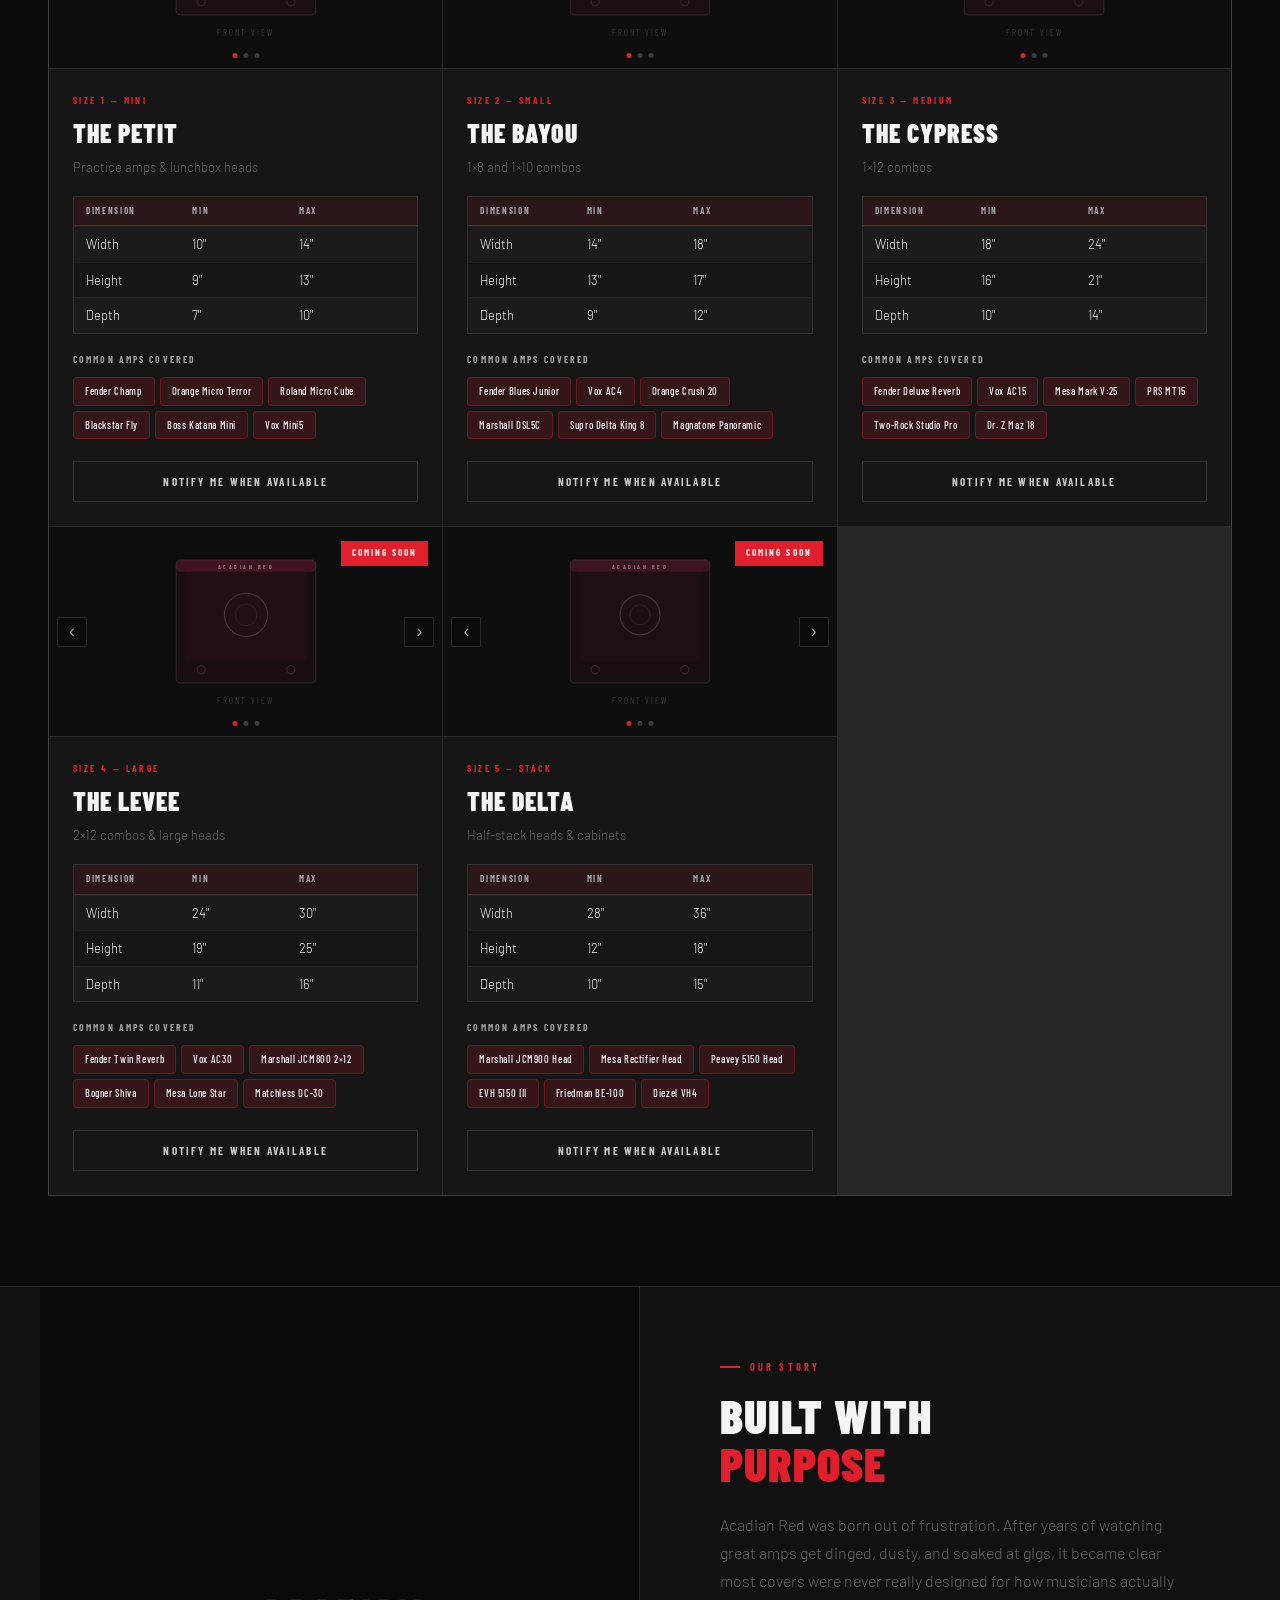
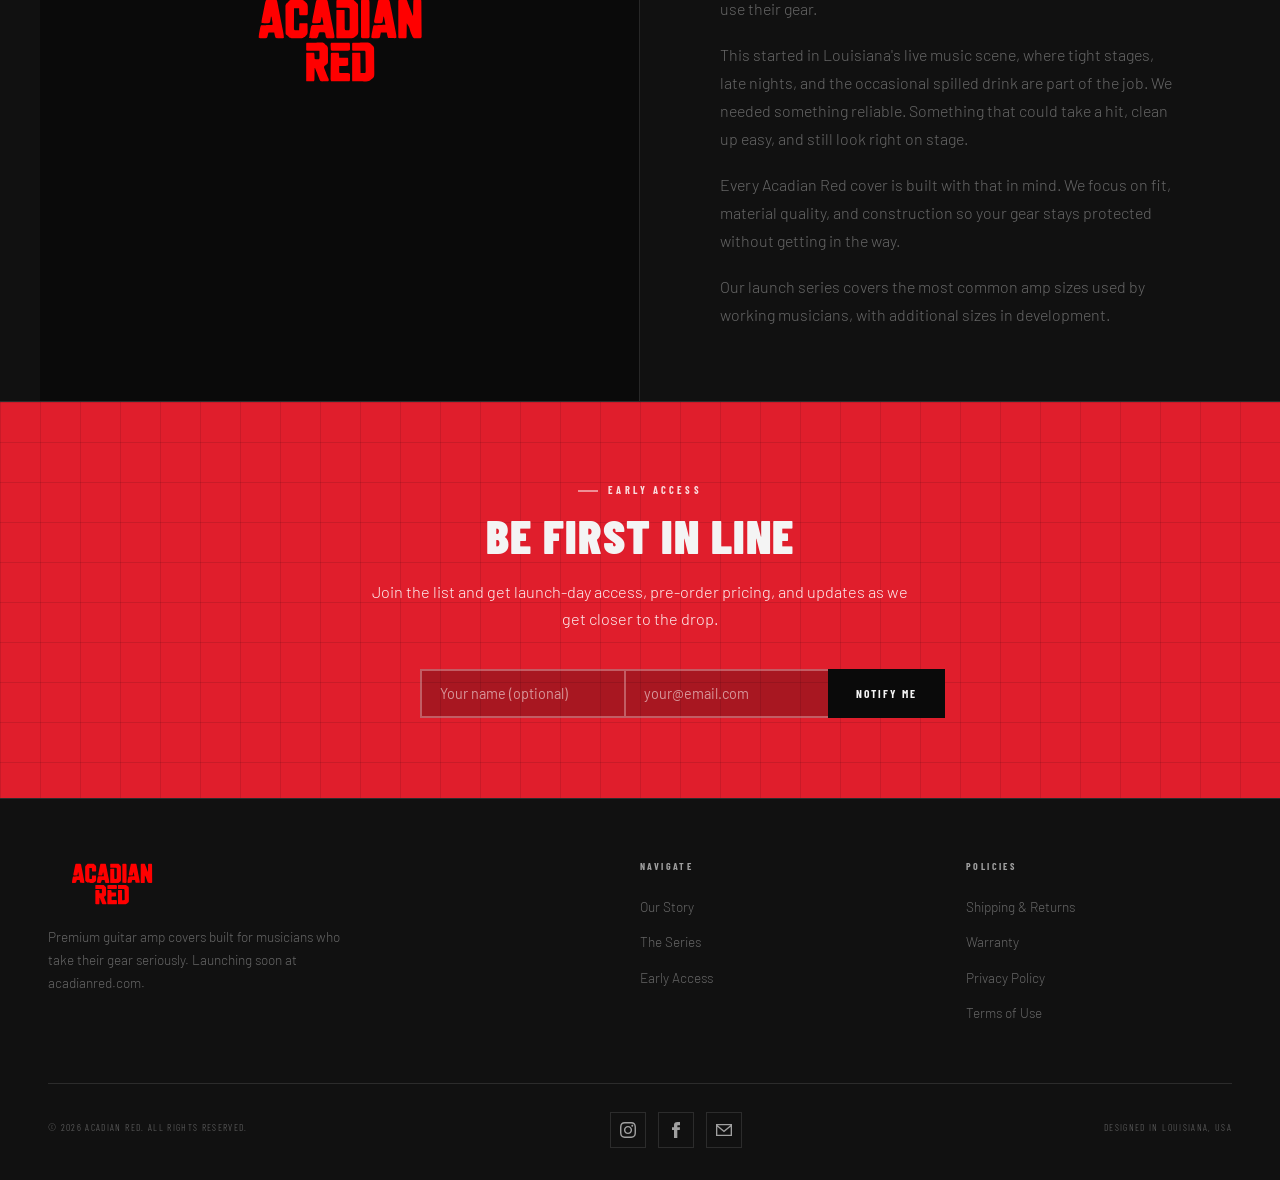
==== commit 789027ad: "Refactor email form and submission logic" ====
--- a/index.html
+++ b/index.html
@@ -141,11 +141,9 @@
       <h2 class="section-title">Be First In Line</h2>
       <p class="section-body">Join the list and get launch-day access, pre-order pricing, and updates as we get closer to the drop.</p>
 
-      <form class="email-form" onsubmit="submitToGoogle(event)">
+    <form class="email-form" onsubmit="submitToGoogle(event)">
+  <input class="email-input" type="text" id="waitlist-name" placeholder="Your name (optional)" />
   <input class="email-input" type="email" id="waitlist-email" placeholder="your@email.com" required />
-  <button class="email-submit" type="submit">Notify Me</button>
-</form><form class="email-form" onsubmit="submitToGoogle(event)">
-  <input class="email-input" type="email" id="waitlist-email" placeholder="name" required />
   <button class="email-submit" type="submit">Notify Me</button>
 </form>
     
@@ -391,17 +389,19 @@
     renderCards();
     document.querySelectorAll('.fade-up').forEach(el => obs.observe(el));
 
-    function submitToGoogle(e) {
+function submitToGoogle(e) {
   e.preventDefault();
   const email = document.getElementById('waitlist-email').value;
-
-  // Replace these with YOUR actual entry IDs from the pre-filled link
-  const FORM_ID = '1FAIpQLSdSkBZc8RrZFG0jTre1ThPwV1lPjA4dXoYfYorLA_o_H-nZBQ';
+  const name  = document.getElementById('waitlist-name').value || '';
+
+  const FORM_ID     = '1FAIpQLSdSkBZc8RrZFG0jTre1ThPwV1lPjA4dXoYfYorLA_o_H-nZBQ';
   const EMAIL_ENTRY = 'entry.1170893990';
-  const NAME_ENTRY    = 'entry.2031611599';             // your name field entry ID
-
-
-  const url = `https://docs.google.com/forms/d/e/${FORM_ID}/formResponse?${EMAIL_ENTRY}=${encodeURIComponent(email)}&submit=Submit`;
+  const NAME_ENTRY  = 'entry.2031611599';
+
+  const url = `https://docs.google.com/forms/d/e/${FORM_ID}/formResponse`
+            + `?${EMAIL_ENTRY}=${encodeURIComponent(email)}`
+            + `&${NAME_ENTRY}=${encodeURIComponent(name)}`
+            + `&submit=Submit`;
 
   fetch(url, { method: 'POST', mode: 'no-cors' })
     .then(() => {
@@ -409,12 +409,10 @@
       document.getElementById('email-success').style.display = 'block';
     })
     .catch(() => {
-      // no-cors means fetch always "succeeds" — this rarely fires
       document.querySelector('.email-form').style.display = 'none';
       document.getElementById('email-success').style.display = 'block';
     });
 }
-    
   </script>
 </body>
 </html>
